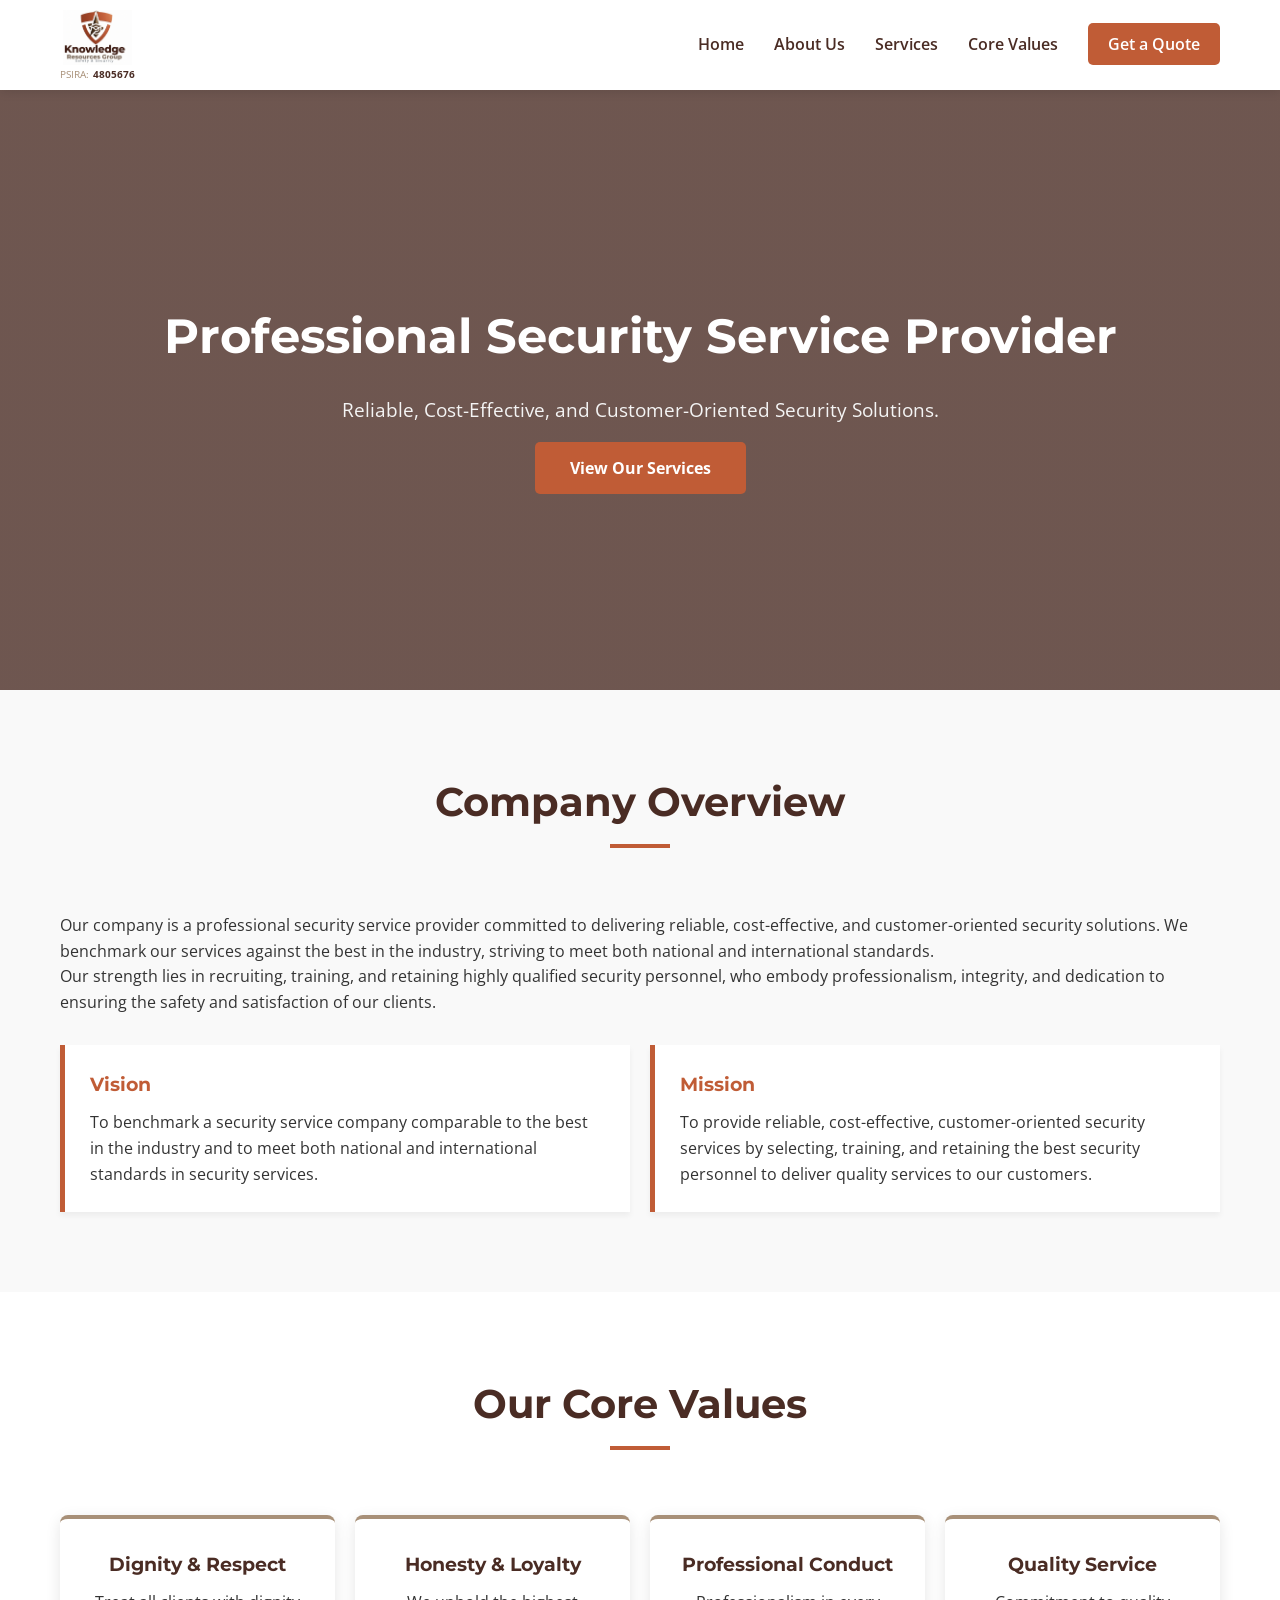
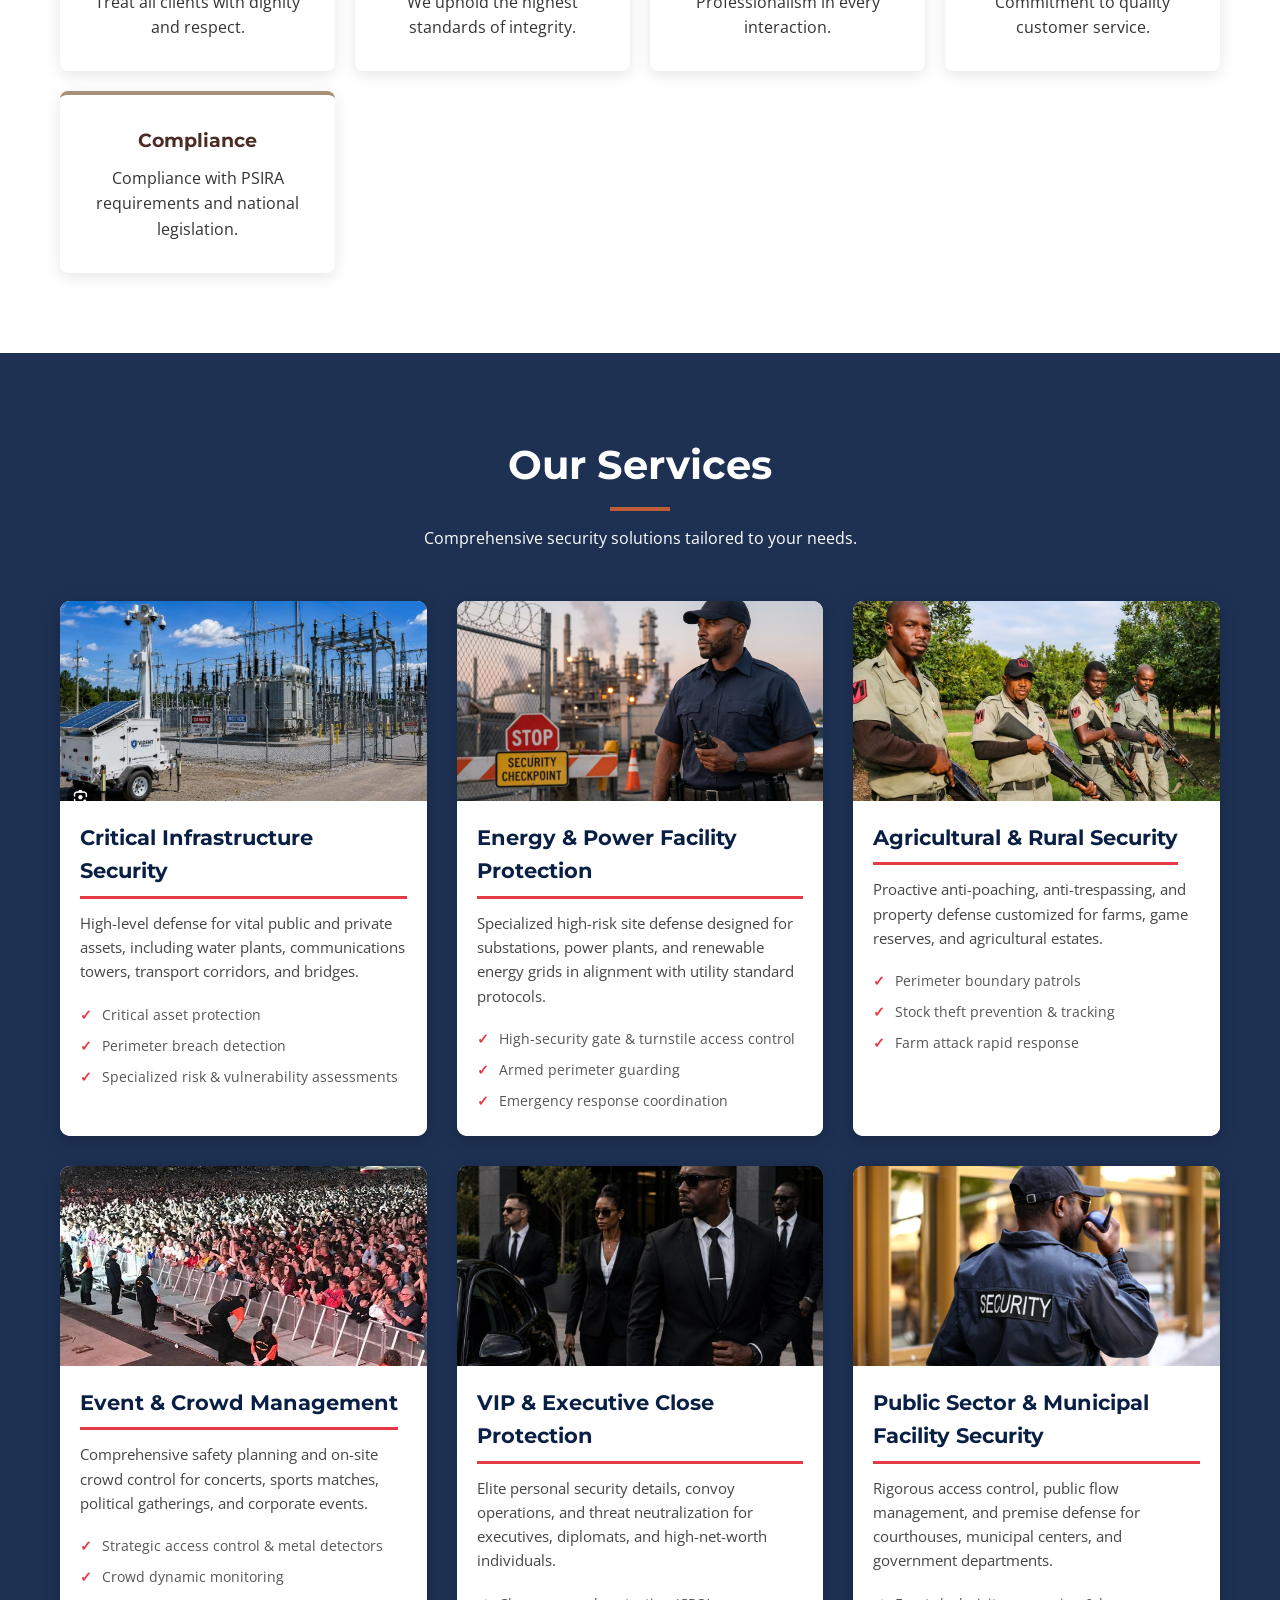
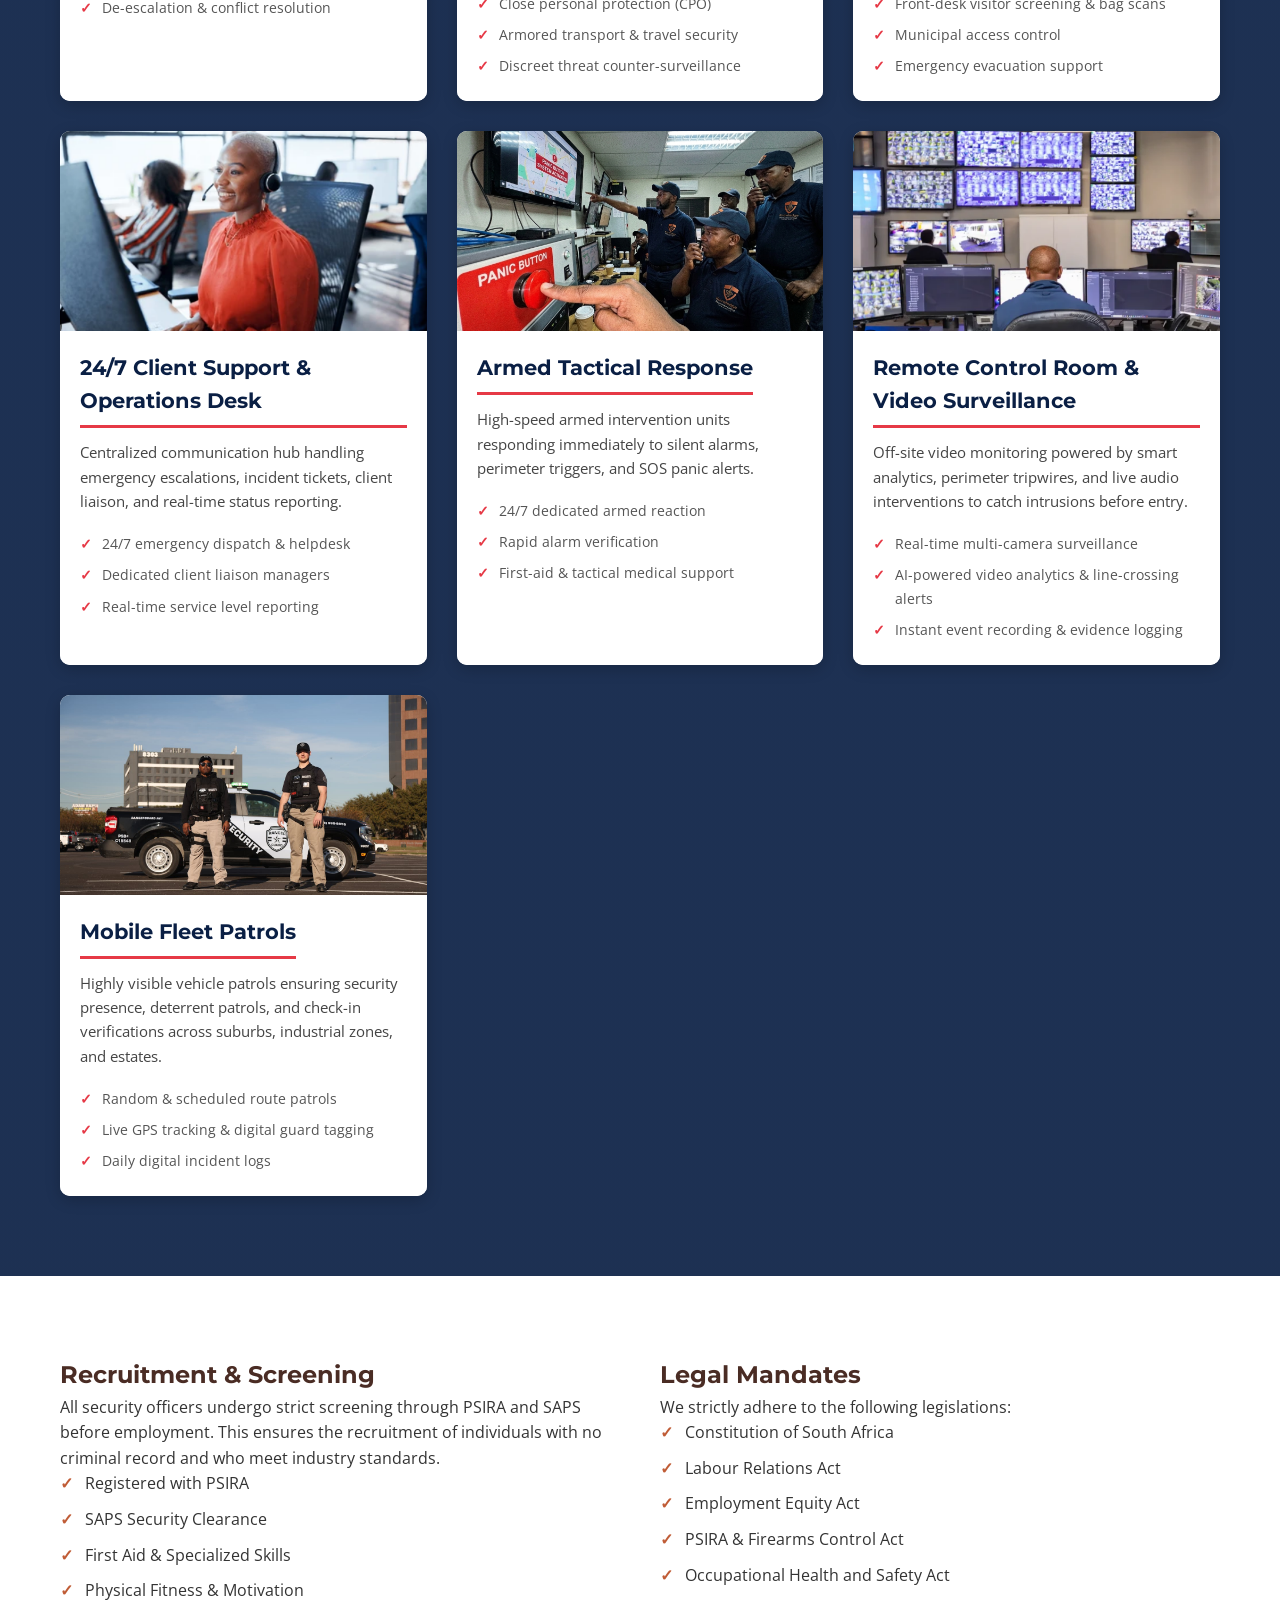
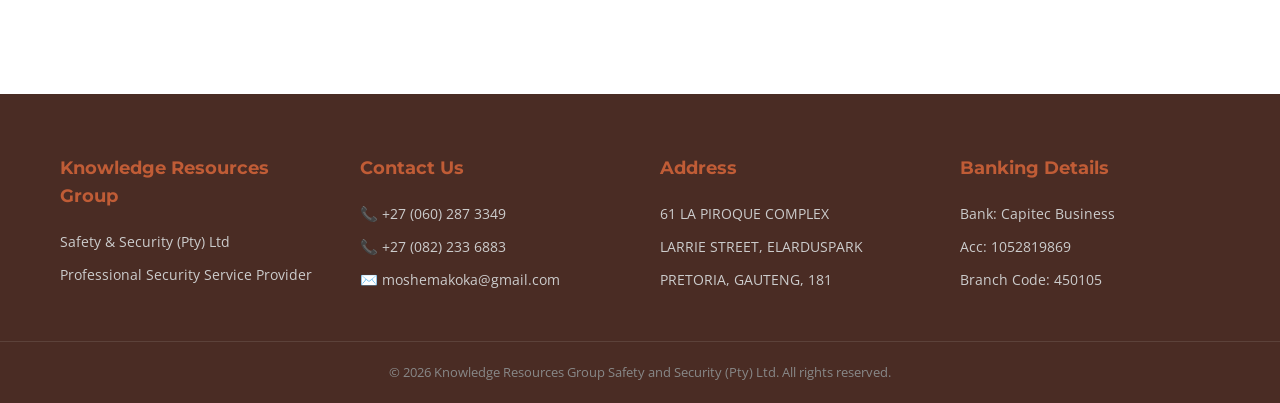
==== index.html @ 435cfe9d "first commit 26" ====
<!DOCTYPE html>
<html lang="en">
<head>
    <meta charset="UTF-8">
    <meta name="viewport" content="width=device-width, initial-scale=1.0">
    <title>Knowledge Resources Group | Safety & Security</title>
    <link rel="stylesheet" href="css/style.css">
    <!-- Google Fonts for a professional look -->
    <link href="https://fonts.googleapis.com/css2?family=Montserrat:wght@400;700&family=Open+Sans:wght@400;600&display=swap" rel="stylesheet">
    <style>
        /* Ensure service card content is visible */
        .service-card {
            background: #ffffff;
            border-radius: 10px;
            overflow: hidden;
            box-shadow: 0 4px 15px rgba(0,0,0,0.2);
            transition: transform 0.3s ease;
            display: flex;
            flex-direction: column;
        }
        .service-card:hover {
            transform: translateY(-5px);
        }
        .service-img {
            width: 100%;
            height: 200px;
            overflow: hidden;
            background: #1a1a2e;
        }
        .service-img img {
            width: 100%;
            height: 100%;
            object-fit: cover;
            display: block;
            transition: transform 0.3s ease;
        }
        .service-card:hover .service-img img {
            transform: scale(1.05);
        }
        .service-details {
            padding: 20px;
            background: #ffffff;
            color: #333333;
            flex: 1;
        }
        .service-details h3 {
            font-family: 'Montserrat', sans-serif;
            font-size: 1.3rem;
            font-weight: 700;
            color: #0a1f44;
            margin: 0 0 12px 0;
            padding-bottom: 8px;
            border-bottom: 3px solid #e63946;
            display: inline-block;
        }
        .service-details p {
            font-family: 'Open Sans', sans-serif;
            font-size: 0.95rem;
            color: #444444;
            line-height: 1.6;
            margin: 0 0 15px 0;
        }
        .service-details ul {
            list-style: none;
            padding: 0;
            margin: 0;
        }
        .service-details ul li {
            font-family: 'Open Sans', sans-serif;
            font-size: 0.9rem;
            color: #555555;
            padding: 4px 0 4px 22px;
            position: relative;
        }
        .service-details ul li::before {
            content: "✓";
            position: absolute;
            left: 0;
            color: #e63946;
            font-weight: bold;
        }
        /* Services grid layout */
        .services-grid {
            display: grid;
            grid-template-columns: repeat(auto-fill, minmax(320px, 1fr));
            gap: 30px;
            margin-top: 30px;
        }
        /* Section header text visible */
        .section-header.text-white h2,
        .section-header.text-white p {
            color: #ffffff;
        }
        /* Background for services section */
        .services-bg {
            background: linear-gradient(rgba(10, 31, 68, 0.92), rgba(10, 31, 68, 0.92)),
                        url('https://images.unsplash.com/photo-1557597774-9d273605dfa9?w=1600&h=900&fit=crop') center/cover no-repeat;
        }
        /* Mobile adjustments */
        @media (max-width: 768px) {
            .services-grid {
                grid-template-columns: 1fr;
                gap: 20px;
            }
            .service-img {
                height: 180px;
            }
            .service-details h3 {
                font-size: 1.15rem;
            }
        }
    </style>
</head>
<body>

    <!-- Navigation -->
    <nav class="navbar">
        <div class="container nav-container">
            
            <!-- Logo Section: Image on top, PSIRA below -->
            <div class="logo">
                <!-- Logo Image -->
                <img src="images/darknowlege.jpg" alt="Knowledge Resources Group Logo" class="logo-img">
                
                <!-- PSIRA Registration Number (Horizontal) -->
                <div class="psira-reg">
                    <span class="psira-label">PSIRA:</span> 4805676
                </div>
            </div>

            <ul class="nav-links">
                <li><a href="#home">Home</a></li>
                <li><a href="#about">About Us</a></li>
                <li><a href="#services">Services</a></li>
                <li><a href="#values">Core Values</a></li>
                <li><a href="#quote" class="btn-quote">Get a Quote</a></li>
            </ul>
            <div class="hamburger">
                <span></span>
                <span></span>
                <span></span>
            </div>
        </div>
    </nav>

    <!-- Hero Section -->
    <header id="home" class="hero">
        <div class="container hero-content">
            <h2>Professional Security Service Provider</h2>
            <p>Reliable, Cost-Effective, and Customer-Oriented Security Solutions.</p>
            <a href="#services" class="btn-primary">View Our Services</a>
        </div>
    </header>

    <!-- About Section -->
    <section id="about" class="section bg-light">
        <div class="container">
            <div class="section-header">
                <h2>Company Overview</h2>
            </div>
            <div class="about-grid">
                <div class="about-text">
                    <p>Our company is a professional security service provider committed to delivering reliable, cost-effective, and customer-oriented security solutions. We benchmark our services against the best in the industry, striving to meet both national and international standards.</p>
                    <p>Our strength lies in recruiting, training, and retaining highly qualified security personnel, who embody professionalism, integrity, and dedication to ensuring the safety and satisfaction of our clients.</p>
                    
                    <div class="mission-vision">
                        <div class="mv-card">
                            <h3>Vision</h3>
                            <p>To benchmark a security service company comparable to the best in the industry and to meet both national and international standards in security services.</p>
                        </div>
                        <div class="mv-card">
                            <h3>Mission</h3>
                            <p>To provide reliable, cost-effective, customer-oriented security services by selecting, training, and retaining the best security personnel to deliver quality services to our customers.</p>
                        </div>
                    </div>
                </div>
            </div>
        </div>
    </section>

    <!-- Core Values -->
    <section id="values" class="section">
        <div class="container">
            <div class="section-header">
                <h2>Our Core Values</h2>
            </div>
            <div class="values-grid">
                <div class="value-card">
                    <h3>Dignity & Respect</h3>
                    <p>Treat all clients with dignity and respect.</p>
                </div>
                <div class="value-card">
                    <h3>Honesty & Loyalty</h3>
                    <p>We uphold the highest standards of integrity.</p>
                </div>
                <div class="value-card">
                    <h3>Professional Conduct</h3>
                    <p>Professionalism in every interaction.</p>
                </div>
                <div class="value-card">
                    <h3>Quality Service</h3>
                    <p>Commitment to quality customer service.</p>
                </div>
                <div class="value-card">
                    <h3>Compliance</h3>
                    <p>Compliance with PSIRA requirements and national legislation.</p>
                </div>
            </div>
        </div>
    </section>

    <!-- Services Section -->
    <section id="services" class="section services-bg">
        <div class="container">
            <div class="section-header text-white">
                <h2>Our Services</h2>
                <p>Comprehensive security solutions tailored to your needs.</p>
            </div>
            <div class="services-grid">

                <!-- 1. Critical Infrastructure Security -->
                <div class="service-card">
                    <div class="service-img">
                        <img src="images/criticalinfra.PNG" alt="Critical Infrastructure Security">
                    </div>
                    <div class="service-details">
                        <h3>Critical Infrastructure Security</h3>
                        <p>High-level defense for vital public and private assets, including water plants, communications towers, transport corridors, and bridges.</p>
                        <ul>
                            <li>Critical asset protection</li>
                            <li>Perimeter breach detection</li>
                            <li>Specialized risk & vulnerability assessments</li>
                        </ul>
                    </div>
                </div>

                <!-- 2. Energy & Power Facility Protection -->
                <div class="service-card">
                    <div class="service-img">
                        <img src="images/securityg.jpg" alt="Energy & Power Facility Protection">
                    </div>
                    <div class="service-details">
                        <h3>Energy & Power Facility Protection</h3>
                        <p>Specialized high-risk site defense designed for substations, power plants, and renewable energy grids in alignment with utility standard protocols.</p>
                        <ul>
                            <li>High-security gate & turnstile access control</li>
                            <li>Armed perimeter guarding</li>
                            <li>Emergency response coordination</li>
                        </ul>
                    </div>
                </div>

                <!-- 3. Agricultural & Rural Security -->
                <div class="service-card">
                    <div class="service-img">
                        <img src="images/farmsec.PNG" alt="Agricultural & Rural Security">
                    </div>
                    <div class="service-details">
                        <h3>Agricultural & Rural Security</h3>
                        <p>Proactive anti-poaching, anti-trespassing, and property defense customized for farms, game reserves, and agricultural estates.</p>
                        <ul>
                            <li>Perimeter boundary patrols</li>
                            <li>Stock theft prevention & tracking</li>
                            <li>Farm attack rapid response</li>
                        </ul>
                    </div>
                </div>

                <!-- 4. Event & Crowd Management -->
                <div class="service-card">
                    <div class="service-img">
                        <img src="images/crowdm.jpg" alt="Event & Crowd Management">
                    </div>
                    <div class="service-details">
                        <h3>Event & Crowd Management</h3>
                        <p>Comprehensive safety planning and on-site crowd control for concerts, sports matches, political gatherings, and corporate events.</p>
                        <ul>
                            <li>Strategic access control & metal detectors</li>
                            <li>Crowd dynamic monitoring</li>
                            <li>De-escalation & conflict resolution</li>
                        </ul>
                    </div>
                </div>

                <!-- 5. VIP & Executive Close Protection -->
                <div class="service-card">
                    <div class="service-img">
                        <img src="images/vippro.jpg" alt="VIP & Executive Close Protection" style="object-position: center 25%;">
                    </div>
                    <div class="service-details">
                        <h3>VIP & Executive Close Protection</h3>
                        <p>Elite personal security details, convoy operations, and threat neutralization for executives, diplomats, and high-net-worth individuals.</p>
                        <ul>
                            <li>Close personal protection (CPO)</li>
                            <li>Armored transport & travel security</li>
                            <li>Discreet threat counter-surveillance</li>
                        </ul>
                    </div>
                </div>

                <!-- 6. Public Sector & Municipal Facility Security -->
                <div class="service-card">
                    <div class="service-img">
                        <img src="images/Amadube.png" alt="Public Sector & Municipal Facility Security">
                    </div>
                    <div class="service-details">
                        <h3>Public Sector & Municipal Facility Security</h3>
                        <p>Rigorous access control, public flow management, and premise defense for courthouses, municipal centers, and government departments.</p>
                        <ul>
                            <li>Front-desk visitor screening & bag scans</li>
                            <li>Municipal access control</li>
                            <li>Emergency evacuation support</li>
                        </ul>
                    </div>
                </div>

                <!-- 7. 24/7 Client Support & Operations Desk -->
                <div class="service-card">
                    <div class="service-img">
                        <img src="images/customer.PNG" alt="24/7 Client Support & Operations Desk">
                    </div>
                    <div class="service-details">
                        <h3>24/7 Client Support & Operations Desk</h3>
                        <p>Centralized communication hub handling emergency escalations, incident tickets, client liaison, and real-time status reporting.</p>
                        <ul>
                            <li>24/7 emergency dispatch & helpdesk</li>
                            <li>Dedicated client liaison managers</li>
                            <li>Real-time service level reporting</li>
                        </ul>
                    </div>
                </div>

                <!-- 8. Armed Tactical Response -->
                <div class="service-card">
                    <div class="service-img">
                        <img src="images/rapid.jpg" alt="Armed Tactical Response">
                    </div>
                    <div class="service-details">
                        <h3>Armed Tactical Response</h3>
                        <p>High-speed armed intervention units responding immediately to silent alarms, perimeter triggers, and SOS panic alerts.</p>
                        <ul>
                            <li>24/7 dedicated armed reaction</li>
                            <li>Rapid alarm verification</li>
                            <li>First-aid & tactical medical support</li>
                        </ul>
                    </div>
                </div>

                <!-- 9. Remote Control Room & Video Surveillance -->
                <div class="service-card">
                    <div class="service-img">
                        <img src="images/cctv.PNG" alt="Remote Control Room & Video Surveillance">
                    </div>
                    <div class="service-details">
                        <h3>Remote Control Room & Video Surveillance</h3>
                        <p>Off-site video monitoring powered by smart analytics, perimeter tripwires, and live audio interventions to catch intrusions before entry.</p>
                        <ul>
                            <li>Real-time multi-camera surveillance</li>
                            <li>AI-powered video analytics & line-crossing alerts</li>
                            <li>Instant event recording & evidence logging</li>
                        </ul>
                    </div>
                </div>

                <!-- 10. Mobile Fleet Patrols -->
                <div class="service-card">
                    <div class="service-img">
                        <img src="images/mobile-patrol.jpg" alt="Mobile Fleet Patrols">
                    </div>
                    <div class="service-details">
                        <h3>Mobile Fleet Patrols</h3>
                        <p>Highly visible vehicle patrols ensuring security presence, deterrent patrols, and check-in verifications across suburbs, industrial zones, and estates.</p>
                        <ul>
                            <li>Random & scheduled route patrols</li>
                            <li>Live GPS tracking & digital guard tagging</li>
                            <li>Daily digital incident logs</li>
                        </ul>
                    </div>
                </div>

            </div>
        </div>
    </section>

    <!-- Recruitment & Compliance -->
    <section class="section">
        <div class="container two-col">
            <div class="col">
                <h2>Recruitment & Screening</h2>
                <p>All security officers undergo strict screening through PSIRA and SAPS before employment. This ensures the recruitment of individuals with no criminal record and who meet industry standards.</p>
                <ul class="check-list">
                    <li>Registered with PSIRA</li>
                    <li>SAPS Security Clearance</li>
                    <li>First Aid & Specialized Skills</li>
                    <li>Physical Fitness & Motivation</li>
                </ul>
            </div>
            <div class="col">
                <h2>Legal Mandates</h2>
                <p>We strictly adhere to the following legislations:</p>
                <ul class="check-list">
                    <li>Constitution of South Africa</li>
                    <li>Labour Relations Act</li>
                    <li>Employment Equity Act</li>
                    <li>PSIRA & Firearms Control Act</li>
                    <li>Occupational Health and Safety Act</li>
                </ul>
            </div>
        </div>
    </section>

    <!-- Footer / Contact -->
    <footer>
        <div class="container footer-grid">
            <div class="footer-col">
                <h3>Knowledge Resources Group</h3>
                <p>Safety & Security (Pty) Ltd</p>
                <p>Professional Security Service Provider</p>
            </div>
            <div class="footer-col">
                <h3>Contact Us</h3>
                <p>📞 +27 (060) 287 3349</p>
                <p>📞 +27 (082) 233 6883</p>
                <p>✉️ moshemakoka@gmail.com</p>
            </div>
            <div class="footer-col">
                <h3>Address</h3>
                <p>61 LA PIROQUE COMPLEX</p>
                <p>LARRIE STREET, ELARDUSPARK</p>
                <p>PRETORIA, GAUTENG, 181</p>
            </div>
            <div class="footer-col">
                <h3>Banking Details</h3>
                <p>Bank: Capitec Business</p>
                <p>Acc: 1052819869</p>
                <p>Branch Code: 450105</p>
            </div>
        </div>
        <div class="footer-bottom">
            <p>&copy; 2026 Knowledge Resources Group Safety and Security (Pty) Ltd. All rights reserved.</p>
        </div>
    </footer>

    <script src="js/script.js"></script>
</body>
</html>
---- css/style.css ----
/* --- Variables --- */
:root {
    --primary-color: #C05C36; /* Logo Orange/Rust */
    --secondary-color: #4A2C24; /* Logo Dark Brown */
    --accent-color: #A89078; /* Logo Muted Gold */
    --text-dark: #333;
    --text-light: #f4f4f4;
    --white: #ffffff;
    --bg-light: #f9f9f9;
}

/* --- Global Reset --- */
* {
    margin: 0;
    padding: 0;
    box-sizing: border-box;
}

body {
    font-family: 'Open Sans', sans-serif;
    line-height: 1.6;
    color: var(--text-dark);
    background-color: var(--white);
}

h1, h2, h3, h4 {
    font-family: 'Montserrat', sans-serif;
    color: var(--secondary-color);
}

a {
    text-decoration: none;
    color: inherit;
}

ul {
    list-style: none;
}

.container {
    max-width: 1200px;
    margin: 0 auto;
    padding: 0 20px;
}

.section {
    padding: 80px 0;
}

.bg-light {
    background-color: var(--bg-light);
}

.bg-dark {
    background-color: var(--secondary-color);
    color: var(--white);
}

.text-white h2, .text-white p {
    color: var(--white);
}

.text-right {
    text-align: right;
}

/* --- Navbar --- */
.navbar {
    background-color: var(--white);
    box-shadow: 0 2px 10px rgba(0,0,0,0.1);
    position: sticky;
    top: 0;
    z-index: 1000;
}

.nav-container {
    display: flex;
    justify-content: space-between;
    align-items: center;
    height: 90px;
}

/* --- Logo Layout (Image on top, PSIRA below) --- */
.logo {
    display: flex;
    flex-direction: column; /* Stacks items vertically */
    align-items: center;    /* Centers them horizontally */
    justify-content: center;
}

.logo-img {
    height: 55px;          /* Adjust this height if the logo is too big/small */
    width: auto;
    object-fit: contain;
}

/* --- PSIRA Horizontal Line Under Logo --- */
.psira-reg {
    display: flex;          /* Keeps "PSIRA:" and the number side-by-side */
    align-items: center;
    gap: 4px;               /* Space between the word PSIRA and the number */
    font-size: 0.65rem;
    color: var(--secondary-color);
    margin-top: 4px;        /* Adds a little space between the image and the text */
    font-weight: 700;
    white-space: nowrap;    /* Prevents it from wrapping to a new line */
    line-height: 1;
}

.psira-label {
    font-weight: 400;
    color: var(--accent-color);
    text-transform: uppercase;
}

.nav-links {
    display: flex;
    gap: 30px;
}

.nav-links a {
    font-weight: 600;
    color: var(--secondary-color);
    transition: color 0.3s;
}

.nav-links a:hover {
    color: var(--primary-color);
}

.btn-quote {
    background-color: var(--primary-color);
    color: var(--white) !important;
    padding: 10px 20px;
    border-radius: 5px;
}

.btn-quote:hover {
    background-color: var(--secondary-color);
}

.hamburger {
    display: none;
    cursor: pointer;
}

.hamburger span {
    display: block;
    width: 25px;
    height: 3px;
    background-color: var(--secondary-color);
    margin: 5px;
}

/* --- Hero --- */
.hero {
    background: linear-gradient(rgba(74, 44, 36, 0.8), rgba(74, 44, 36, 0.8)), url('https://images.unsplash.com/photo-1557597774-9d273605dfa9?auto=format&fit=crop&w=1600&q=80');
    background-size: cover;
    background-position: center;
    height: 600px;
    display: flex;
    align-items: center;
    justify-content: center;
    text-align: center;
    color: var(--white);
}

.hero-content h2 {
    font-size: 3rem;
    color: var(--white);
    margin-bottom: 20px;
}

.hero-content p {
    font-size: 1.2rem;
    margin-bottom: 30px;
    color: var(--text-light);
}

.btn-primary {
    background-color: var(--primary-color);
    color: var(--white);
    padding: 15px 35px;
    border-radius: 5px;
    font-weight: 700;
    transition: background 0.3s;
}

.btn-primary:hover {
    background-color: var(--accent-color);
}

/* --- Sections --- */
.section-header {
    text-align: center;
    margin-bottom: 50px;
}

.section-header h2 {
    font-size: 2.5rem;
    margin-bottom: 15px;
    position: relative;
    display: inline-block;
}

.section-header h2::after {
    content: '';
    display: block;
    width: 60px;
    height: 4px;
    background-color: var(--primary-color);
    margin: 10px auto 0;
}

/* --- About & Mission/Vision --- */
.about-grid {
    display: grid;
    grid-template-columns: 1fr;
    gap: 30px;
}

.mission-vision {
    display: grid;
    grid-template-columns: 1fr 1fr;
    gap: 20px;
    margin-top: 30px;
}

.mv-card {
    background: var(--white);
    padding: 25px;
    border-left: 5px solid var(--primary-color);
    box-shadow: 0 4px 6px rgba(0,0,0,0.05);
}

.mv-card h3 {
    margin-bottom: 10px;
    color: var(--primary-color);
}

/* --- Values --- */
.values-grid {
    display: grid;
    grid-template-columns: repeat(auto-fit, minmax(250px, 1fr));
    gap: 20px;
}

.value-card {
    background: var(--white);
    padding: 30px;
    text-align: center;
    border-radius: 8px;
    box-shadow: 0 4px 15px rgba(0,0,0,0.1);
    border-top: 4px solid var(--accent-color);
    transition: transform 0.3s;
}

.value-card:hover {
    transform: translateY(-5px);
}

.value-card h3 {
    margin-bottom: 10px;
    font-size: 1.2rem;
}

/* --- Services --- */
.services-grid {
    display: grid;
    grid-template-columns: repeat(auto-fit, minmax(280px, 1fr));
    gap: 15px;
}

.service-item {
    background: rgba(255,255,255,0.1);
    padding: 15px;
    border: 1px solid rgba(255,255,255,0.2);
    border-radius: 5px;
    text-align: center;
    font-weight: 600;
}

.service-item:hover {
    background: var(--primary-color);
    cursor: default;
}

/* --- Two Column Layout --- */
.two-col {
    display: grid;
    grid-template-columns: 1fr 1fr;
    gap: 40px;
}

.check-list li {
    margin-bottom: 10px;
    padding-left: 25px;
    position: relative;
}

.check-list li::before {
    content: '✓';
    color: var(--primary-color);
    font-weight: bold;
    position: absolute;
    left: 0;
}

/* --- Invoice Table --- */
.invoice-container {
    background: var(--white);
    padding: 30px;
    border-radius: 8px;
    box-shadow: 0 4px 15px rgba(0,0,0,0.1);
    overflow-x: auto;
}

.invoice-header {
    margin-bottom: 20px;
    border-bottom: 2px solid var(--bg-light);
    padding-bottom: 15px;
}

.invoice-table {
    width: 100%;
    border-collapse: collapse;
    font-size: 0.9rem;
}

.invoice-table th, .invoice-table td {
    padding: 12px;
    text-align: left;
    border-bottom: 1px solid #ddd;
}

.invoice-table th {
    background-color: var(--secondary-color);
    color: var(--white);
}

.invoice-table tfoot td {
    font-weight: bold;
    background-color: var(--bg-light);
    font-size: 1rem;
}

/* --- Footer --- */
footer {
    background-color: var(--secondary-color);
    color: var(--white);
    padding: 60px 0 20px;
}

.footer-grid {
    display: grid;
    grid-template-columns: repeat(auto-fit, minmax(200px, 1fr));
    gap: 40px;
    margin-bottom: 40px;
}

.footer-col h3 {
    color: var(--primary-color);
    margin-bottom: 20px;
    font-size: 1.1rem;
}

.footer-col p {
    margin-bottom: 10px;
    font-size: 0.9rem;
    color: #ccc;
}

.footer-bottom {
    text-align: center;
    border-top: 1px solid rgba(255,255,255,0.1);
    padding-top: 20px;
    font-size: 0.8rem;
    color: #888;
}

/* --- Mobile Responsive --- */
@media (max-width: 768px) {
    .nav-links {
        display: none; /* Add JS to toggle this */
        flex-direction: column;
        position: absolute;
        top: 90px;
        left: 0;
        width: 100%;
        background-color: var(--white);
        padding: 20px;
        box-shadow: 0 5px 10px rgba(0,0,0,0.1);
    }

    .nav-links.active {
        display: flex;
    }

    .hamburger {
        display: block;
    }

    .hero-content h2 {
        font-size: 2rem;
    }

    .two-col, .mission-vision {
        grid-template-columns: 1fr;
    }
}
/* --- CCTV Background for Services Section --- */
.services-bg {
    /* Replace this URL with your own CCTV image if you have one in your images folder */
    background: linear-gradient(rgba(74, 44, 36, 0.85), rgba(74, 44, 36, 0.85)), 
                url('https://images.unsplash.com/photo-1557597774-9d273605dfa9?auto=format&fit=crop&w=1600&q=80');
    background-size: cover;
    background-position: center;
    background-attachment: fixed; /* Keeps the image still while scrolling */
}

/* Ensure text remains readable */
.services-bg .service-item {
    background: rgba(255, 255, 255, 0.15); /* Slightly more visible boxes */
}
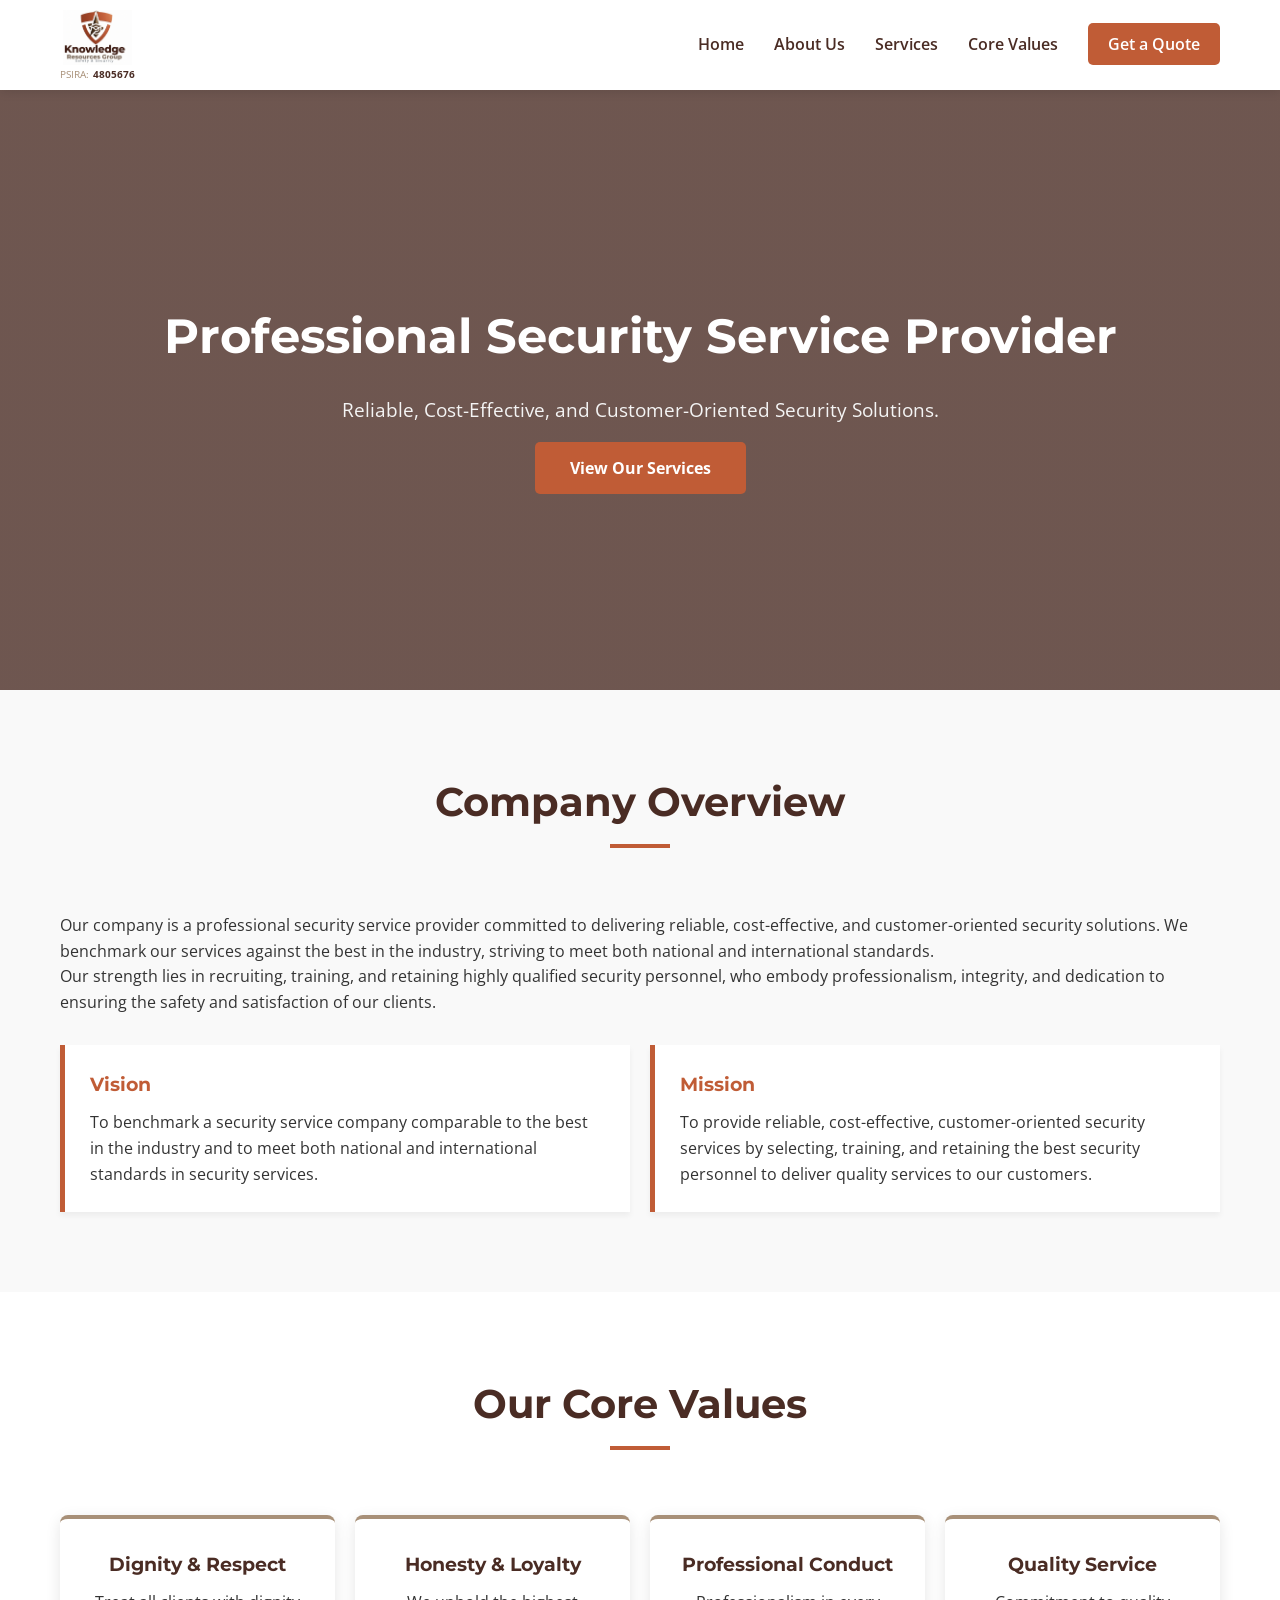
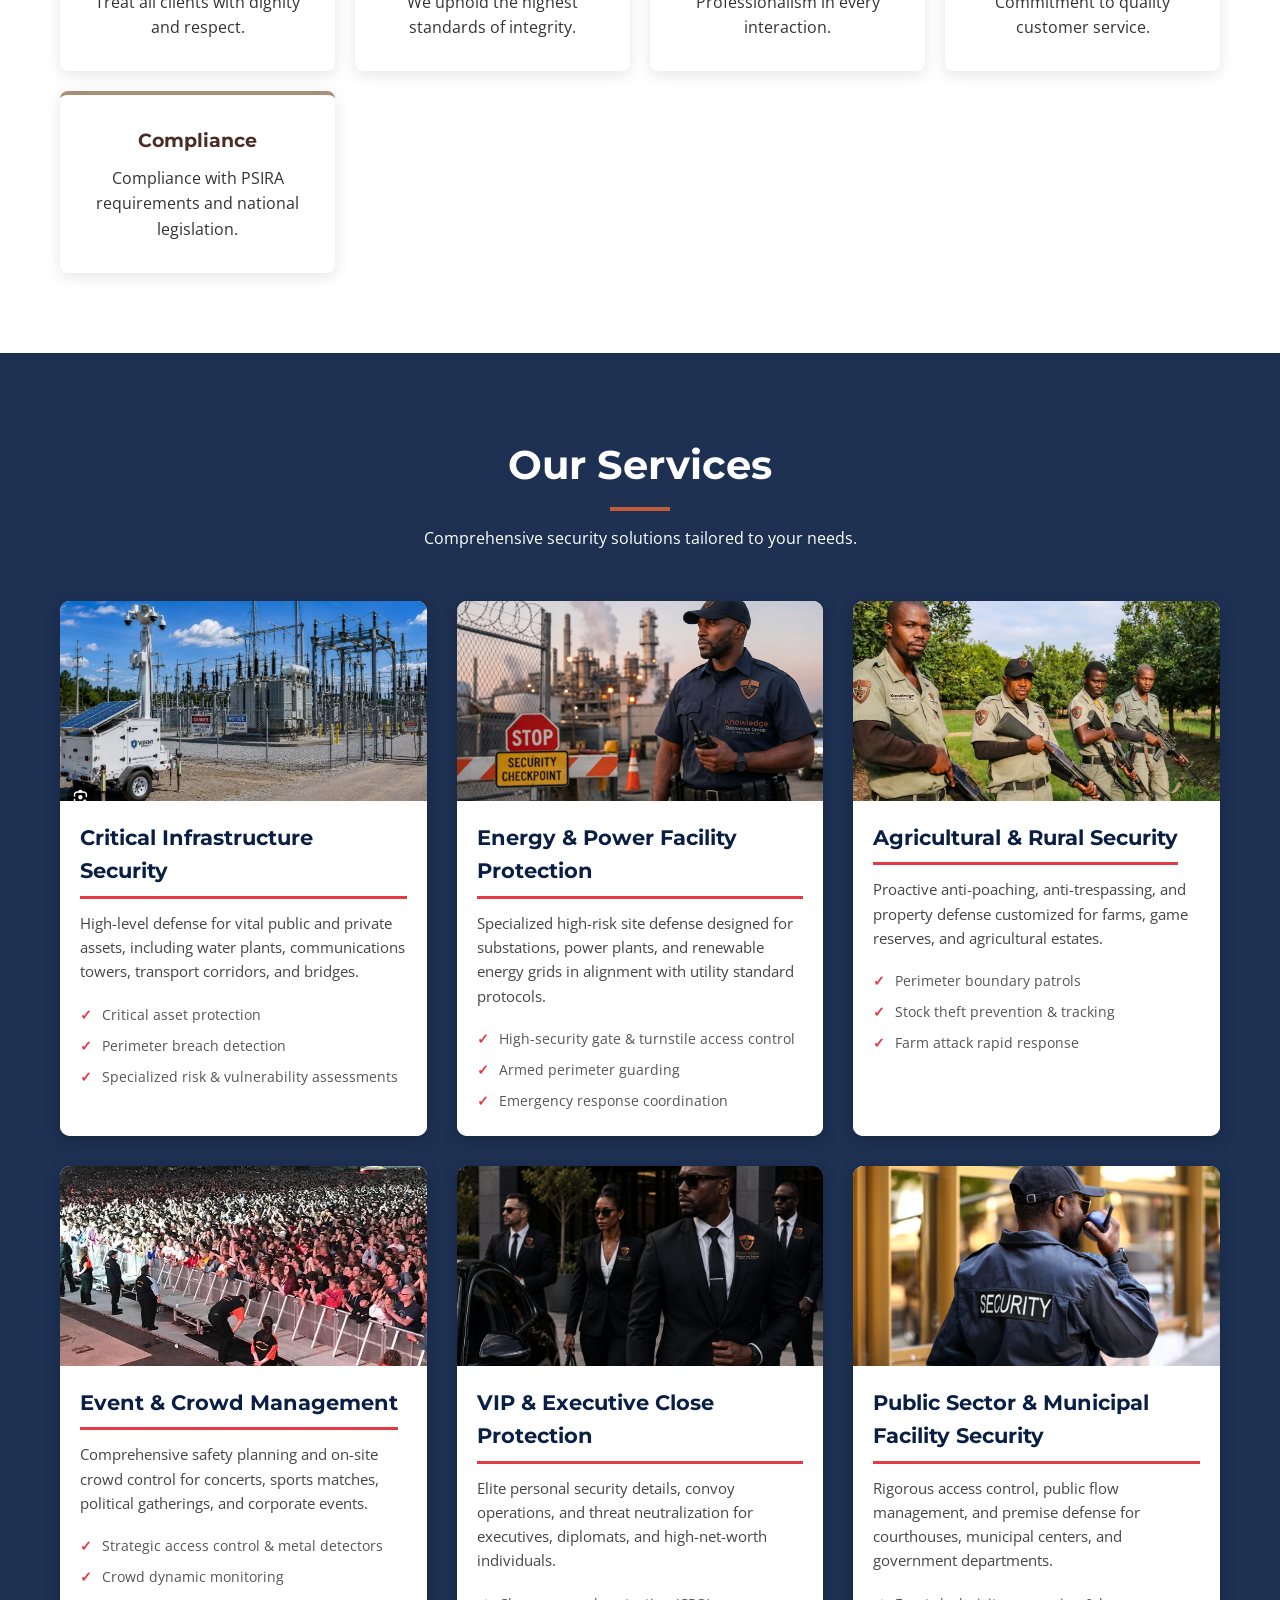
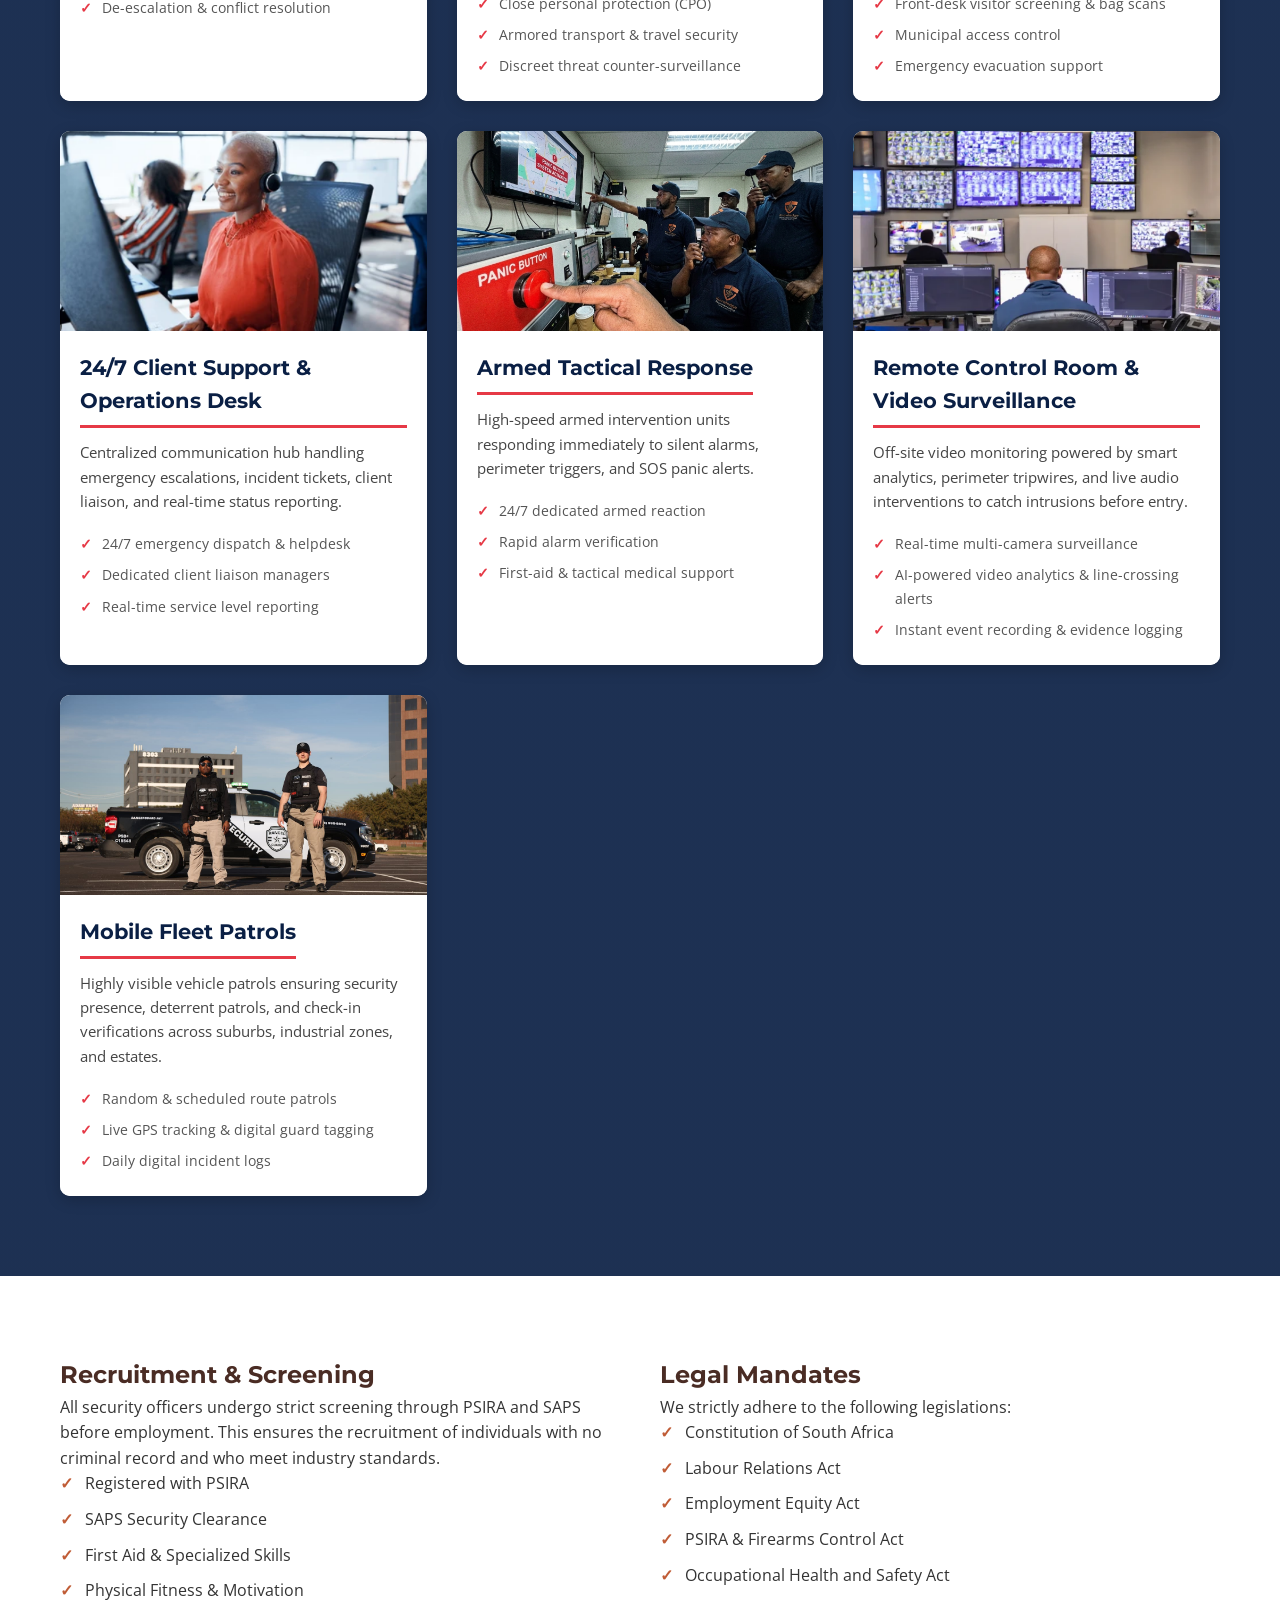
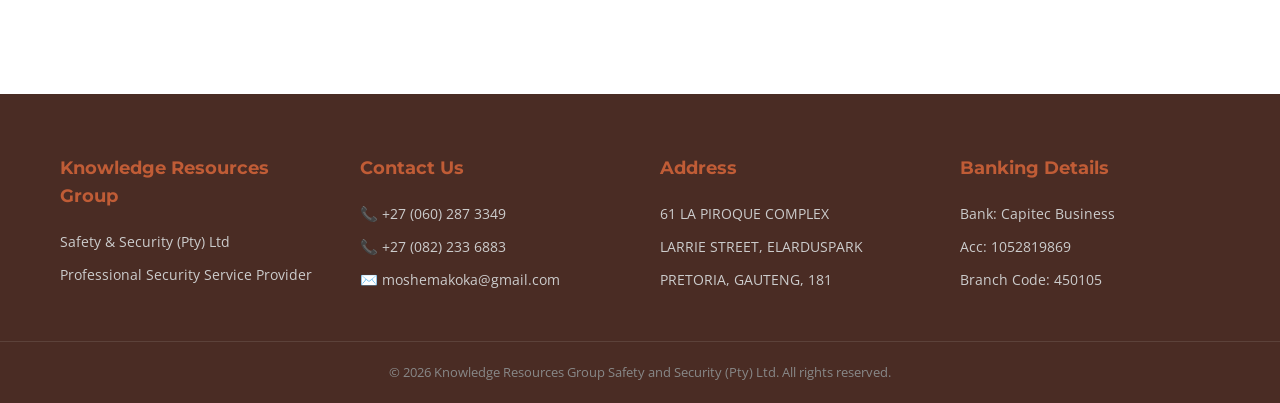
==== commit 9c656d5e: "first commit 27" ====
--- a/index.html
+++ b/index.html
@@ -253,7 +253,7 @@
                 <!-- 3. Agricultural & Rural Security -->
                 <div class="service-card">
                     <div class="service-img">
-                        <img src="images/farmsec.PNG" alt="Agricultural & Rural Security">
+                        <img src="images/farmsec.jpg" alt="Agricultural & Rural Security">
                     </div>
                     <div class="service-details">
                         <h3>Agricultural & Rural Security</h3>
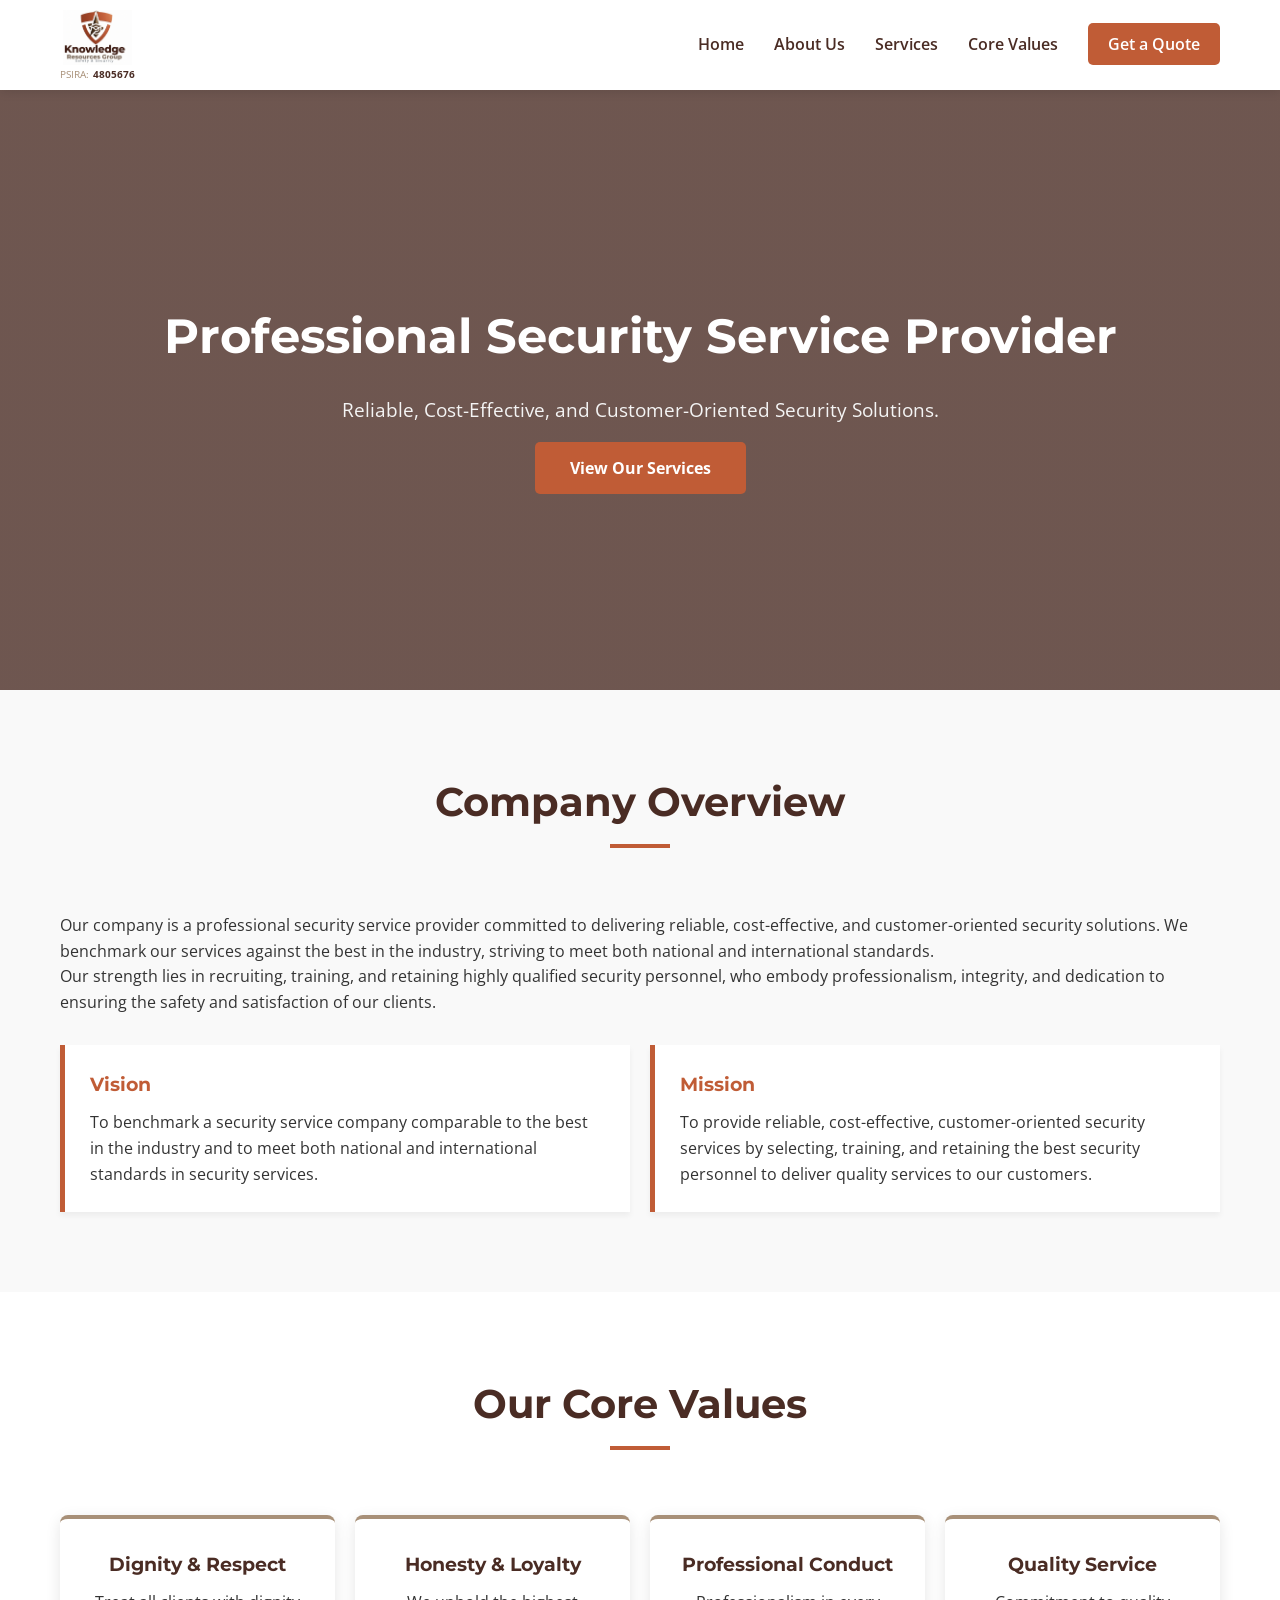
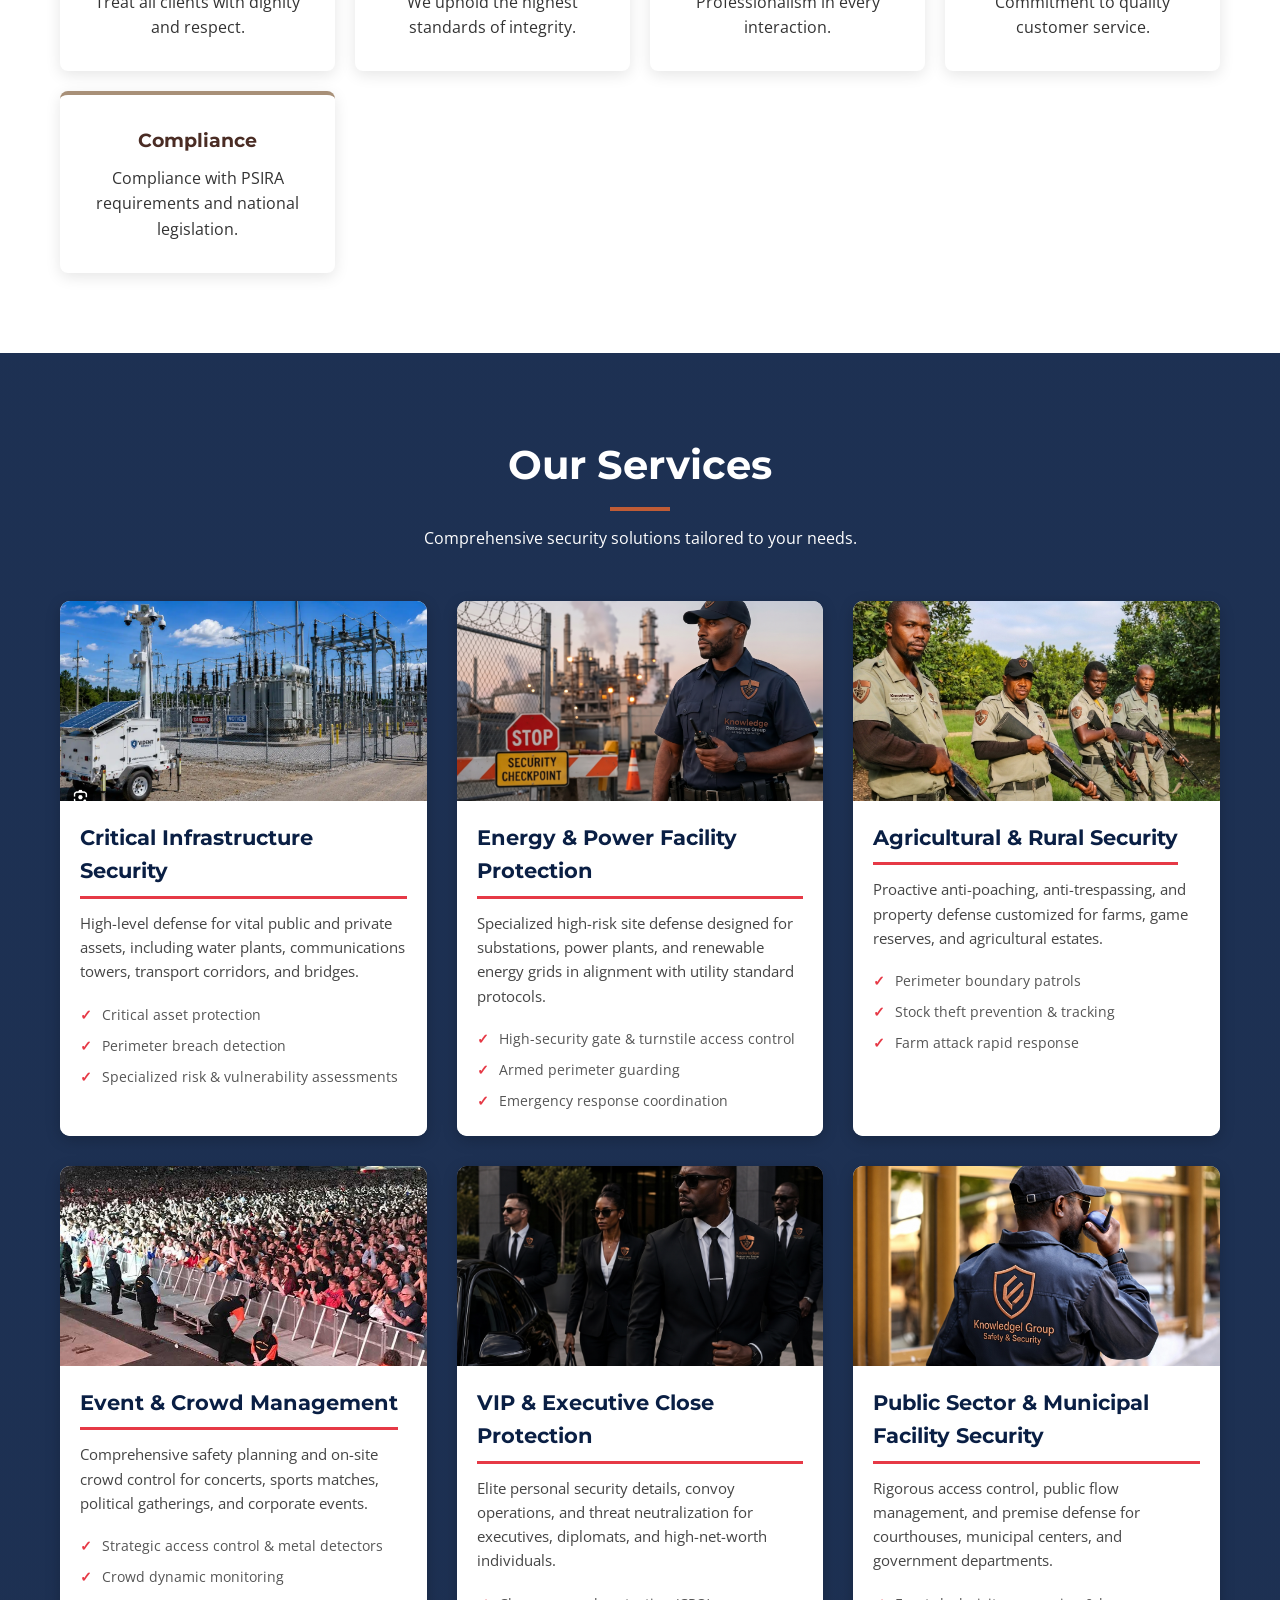
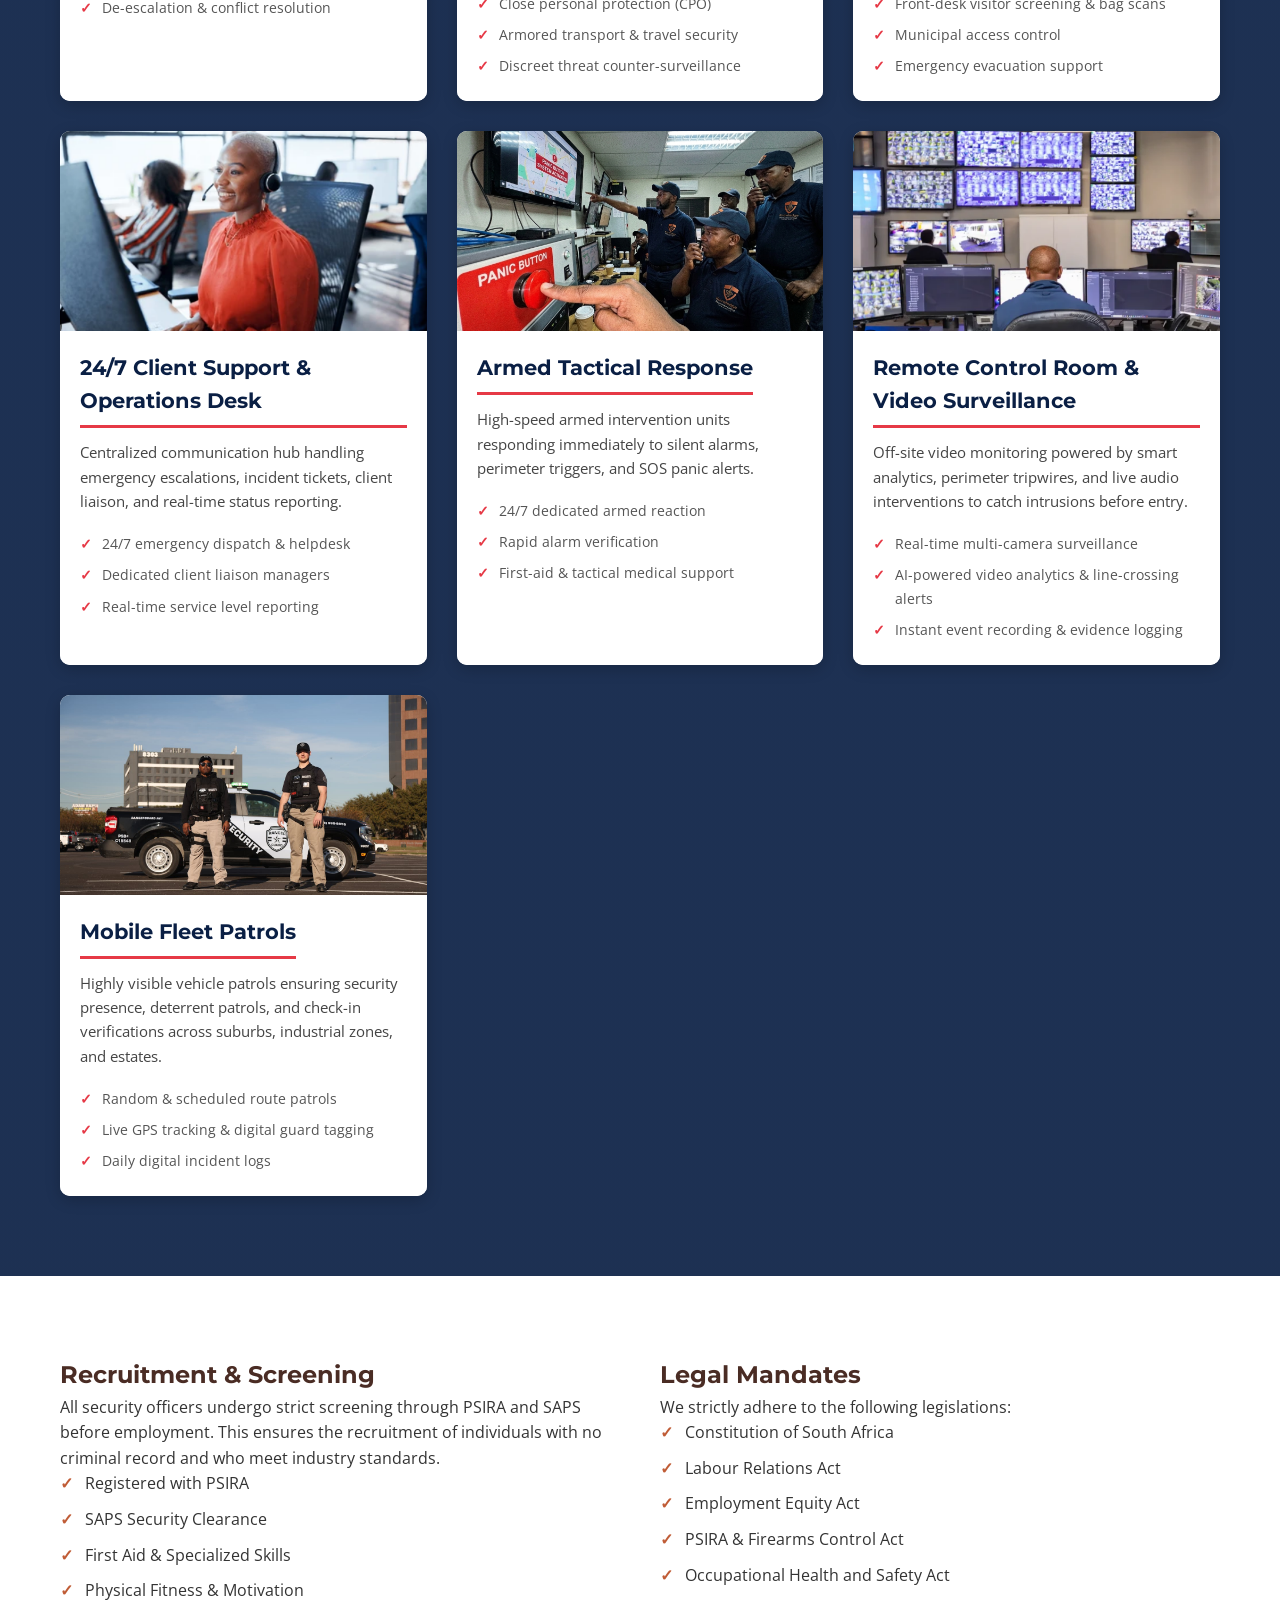
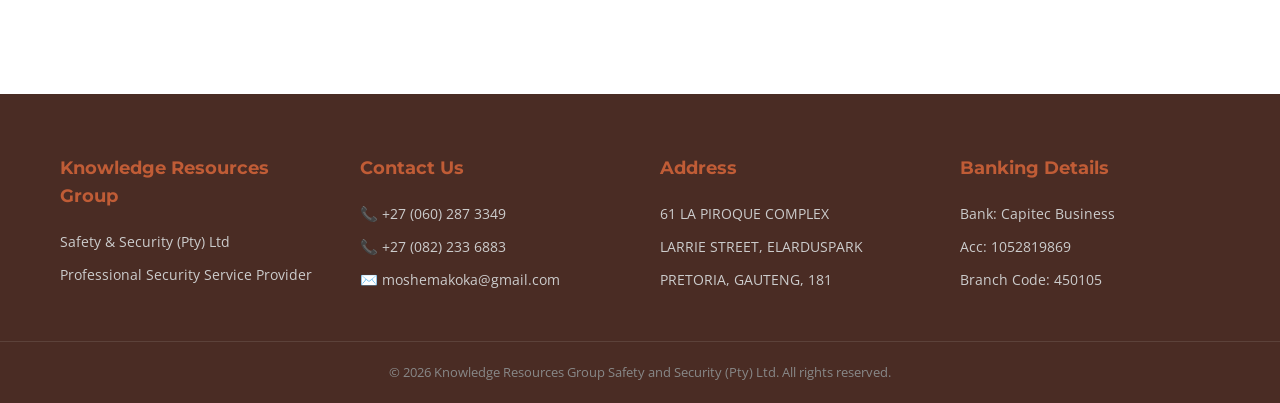
==== commit dba33be7: "first commit 20" ====
--- a/index.html
+++ b/index.html
@@ -301,7 +301,7 @@
                 <!-- 6. Public Sector & Municipal Facility Security -->
                 <div class="service-card">
                     <div class="service-img">
-                        <img src="images/Amadube.png" alt="Public Sector & Municipal Facility Security">
+                        <img src="images/ama.jpg" alt="Public Sector & Municipal Facility Security">
                     </div>
                     <div class="service-details">
                         <h3>Public Sector & Municipal Facility Security</h3>
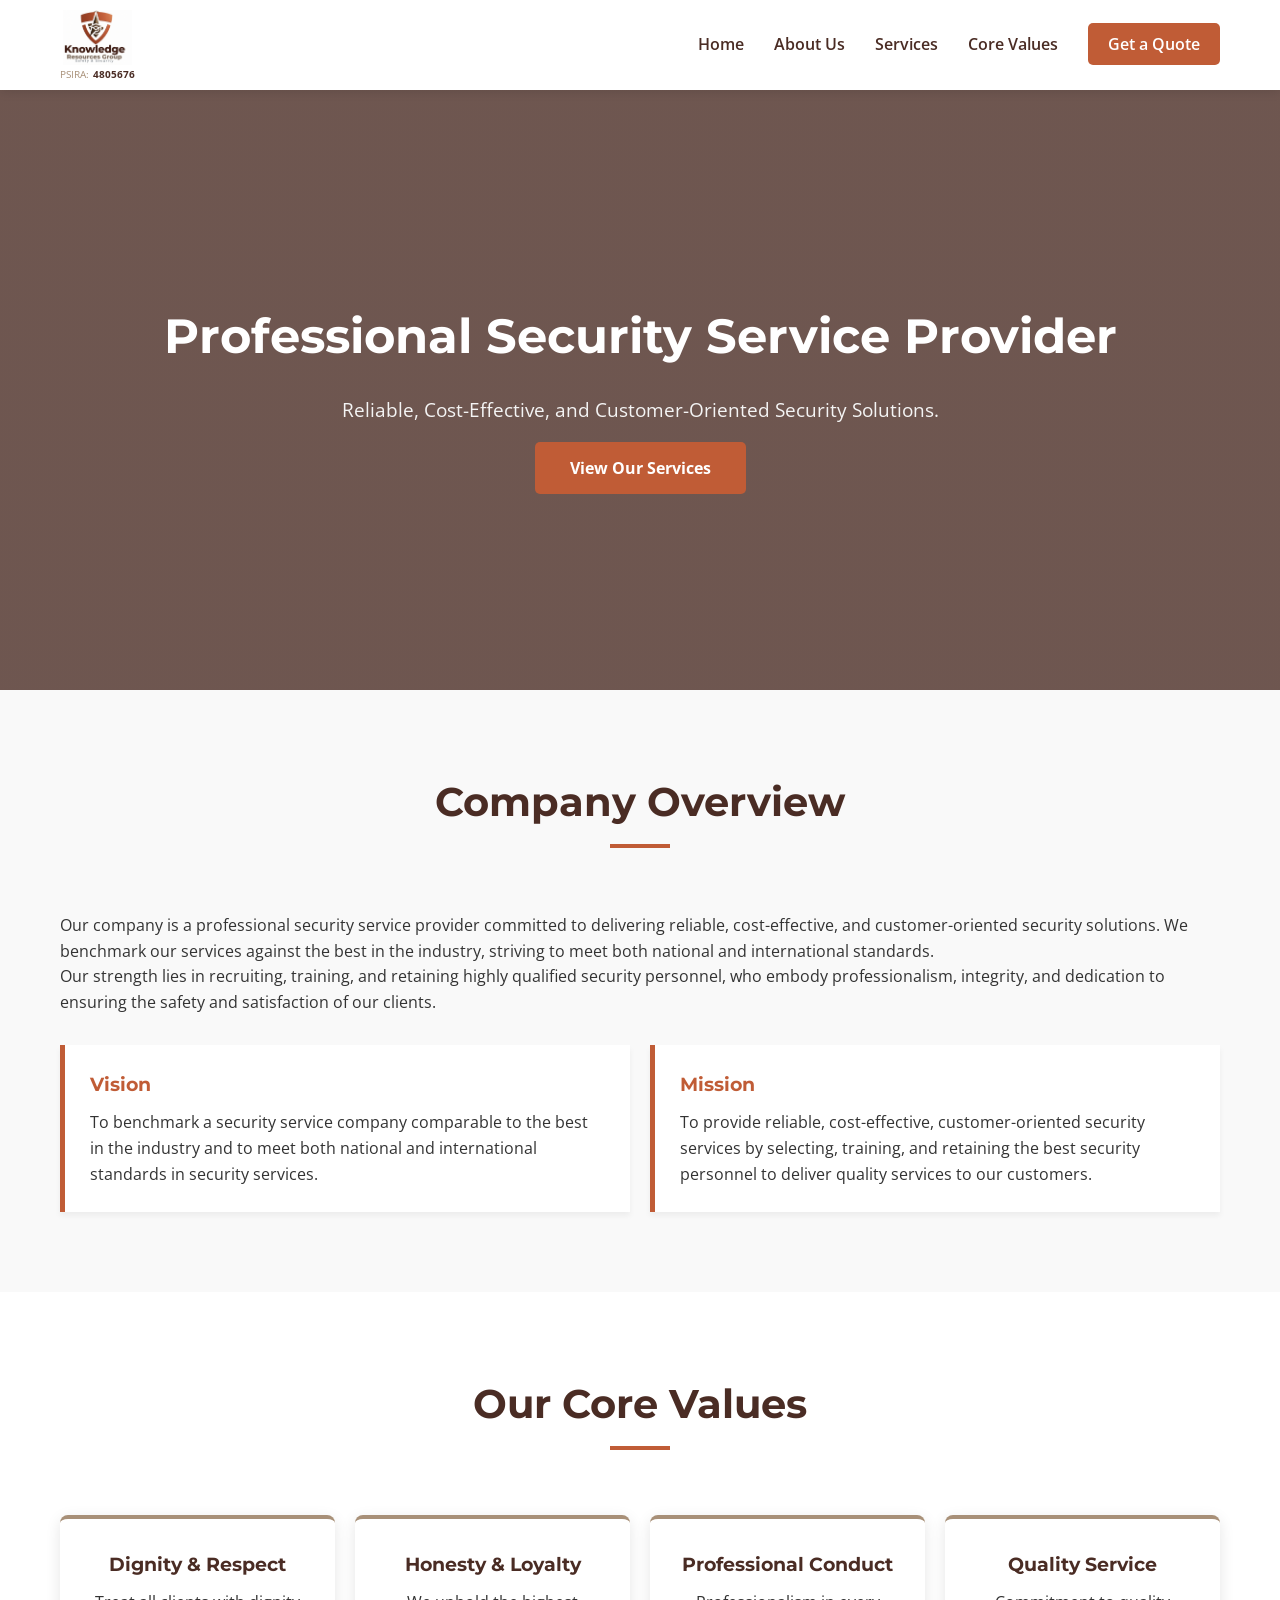
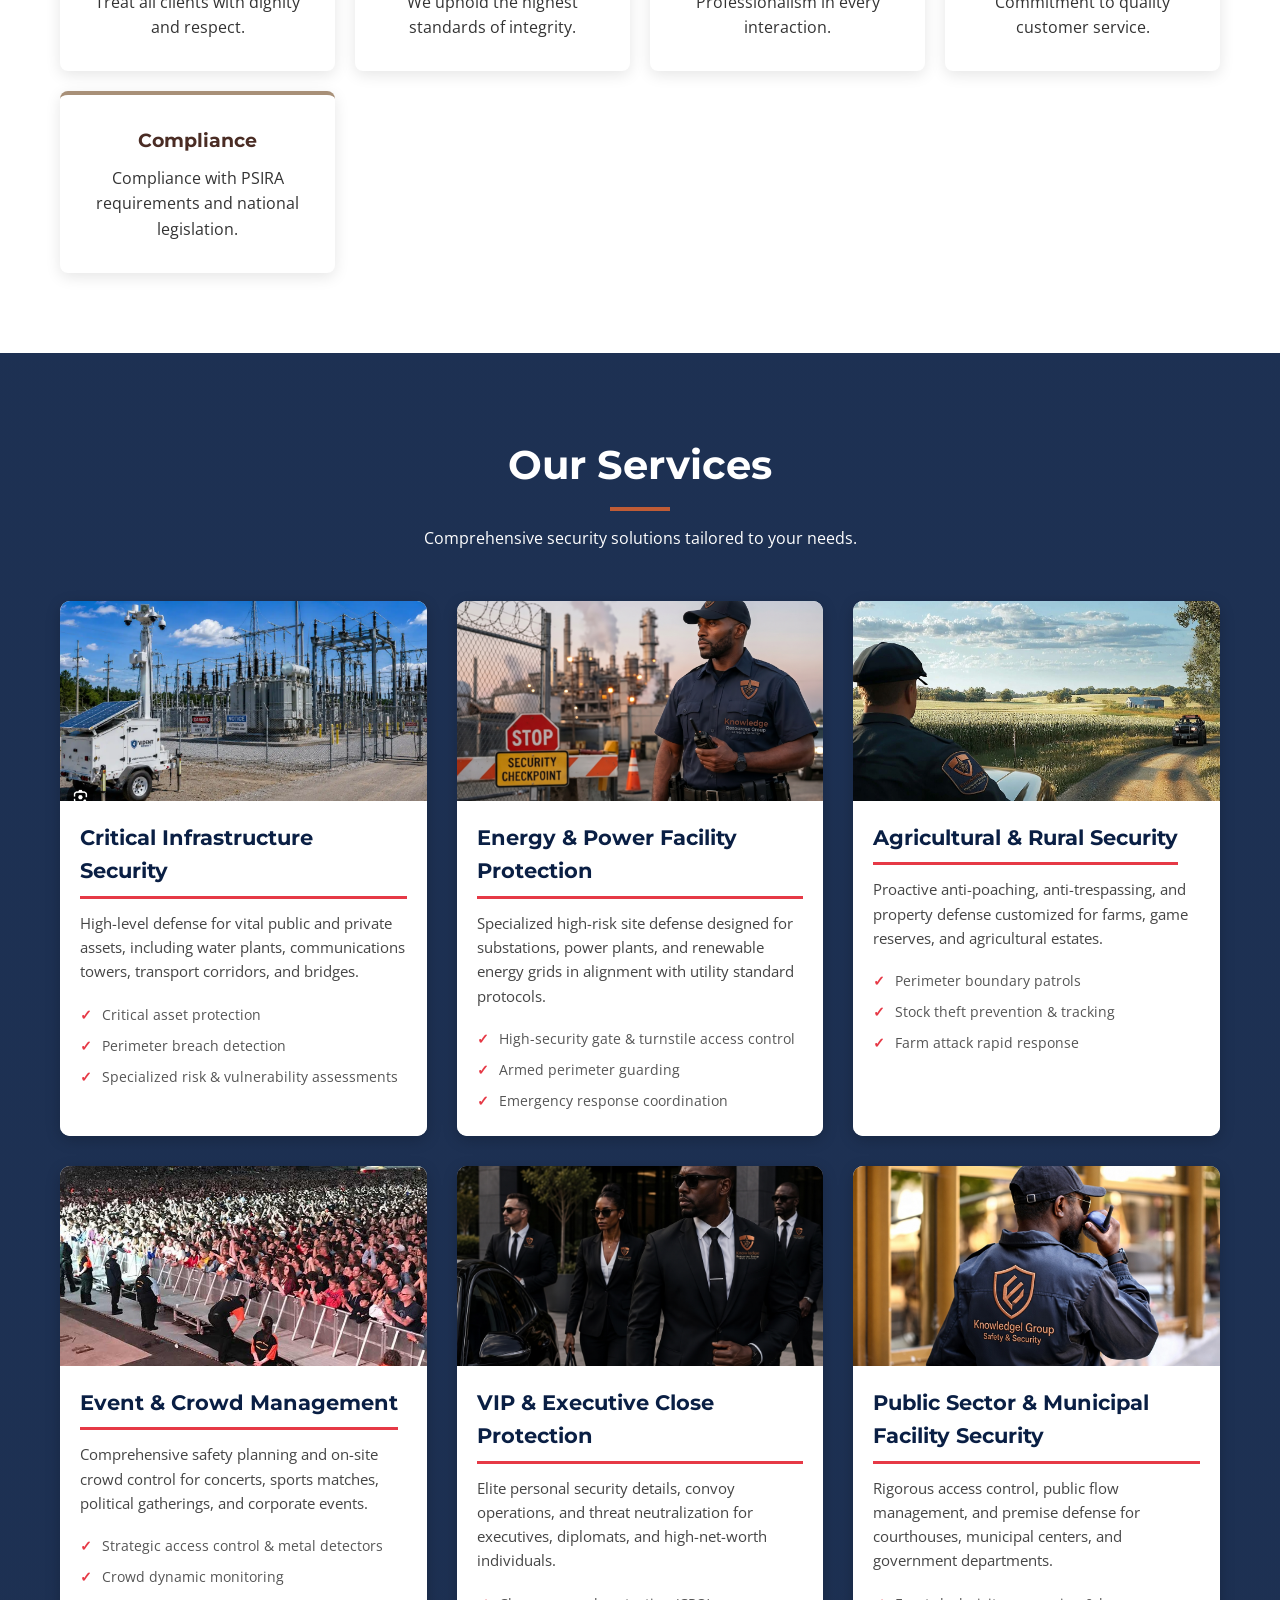
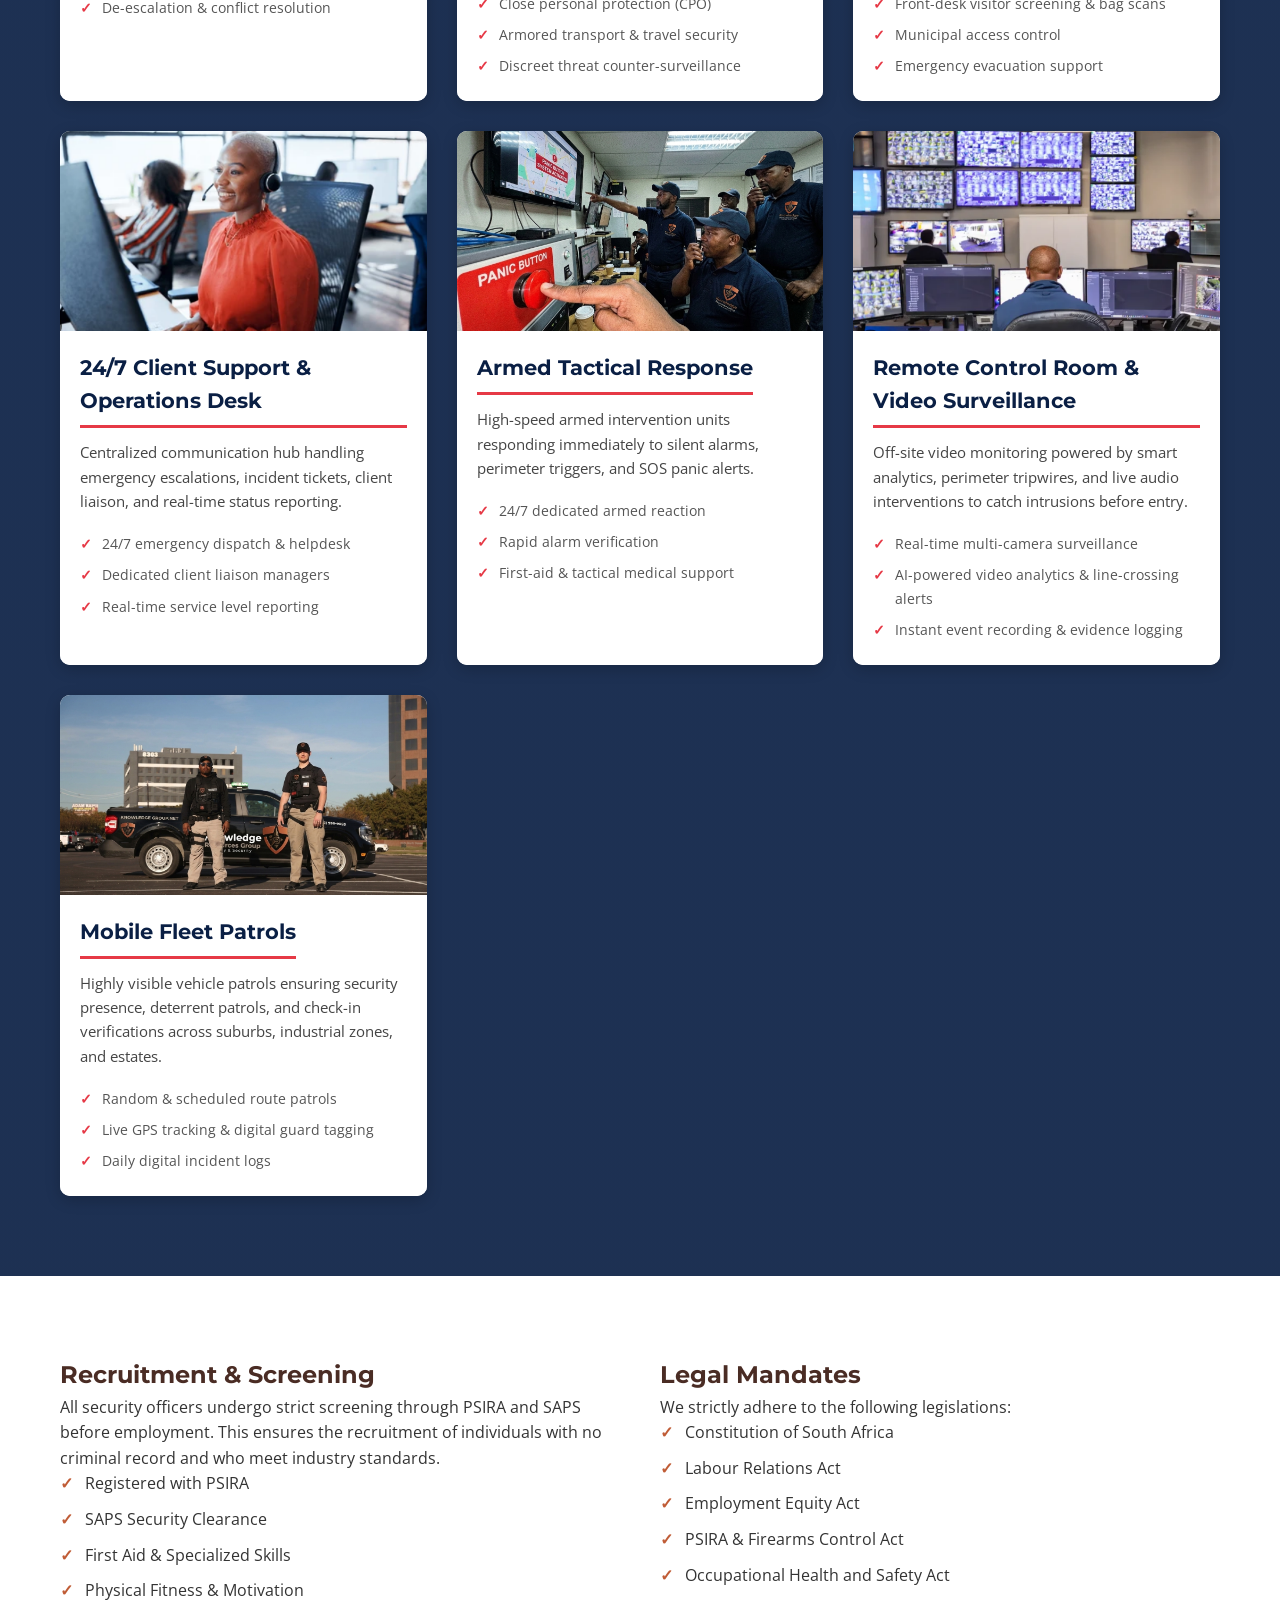
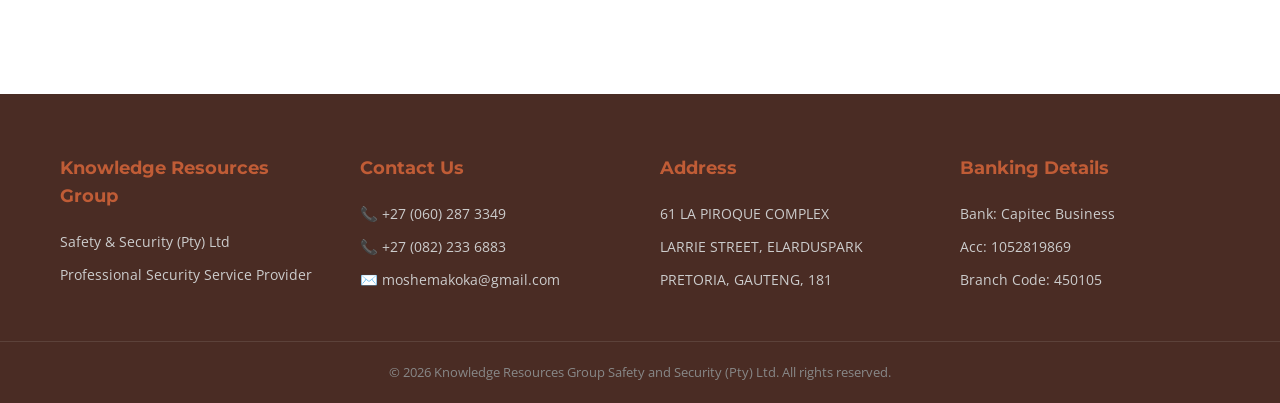
==== commit 65d83234: "first commit 18" ====
--- a/index.html
+++ b/index.html
@@ -253,7 +253,7 @@
                 <!-- 3. Agricultural & Rural Security -->
                 <div class="service-card">
                     <div class="service-img">
-                        <img src="images/farmsec.jpg" alt="Agricultural & Rural Security">
+                        <img src="images/jabu.jpg" alt="Agricultural & Rural Security">
                     </div>
                     <div class="service-details">
                         <h3>Agricultural & Rural Security</h3>
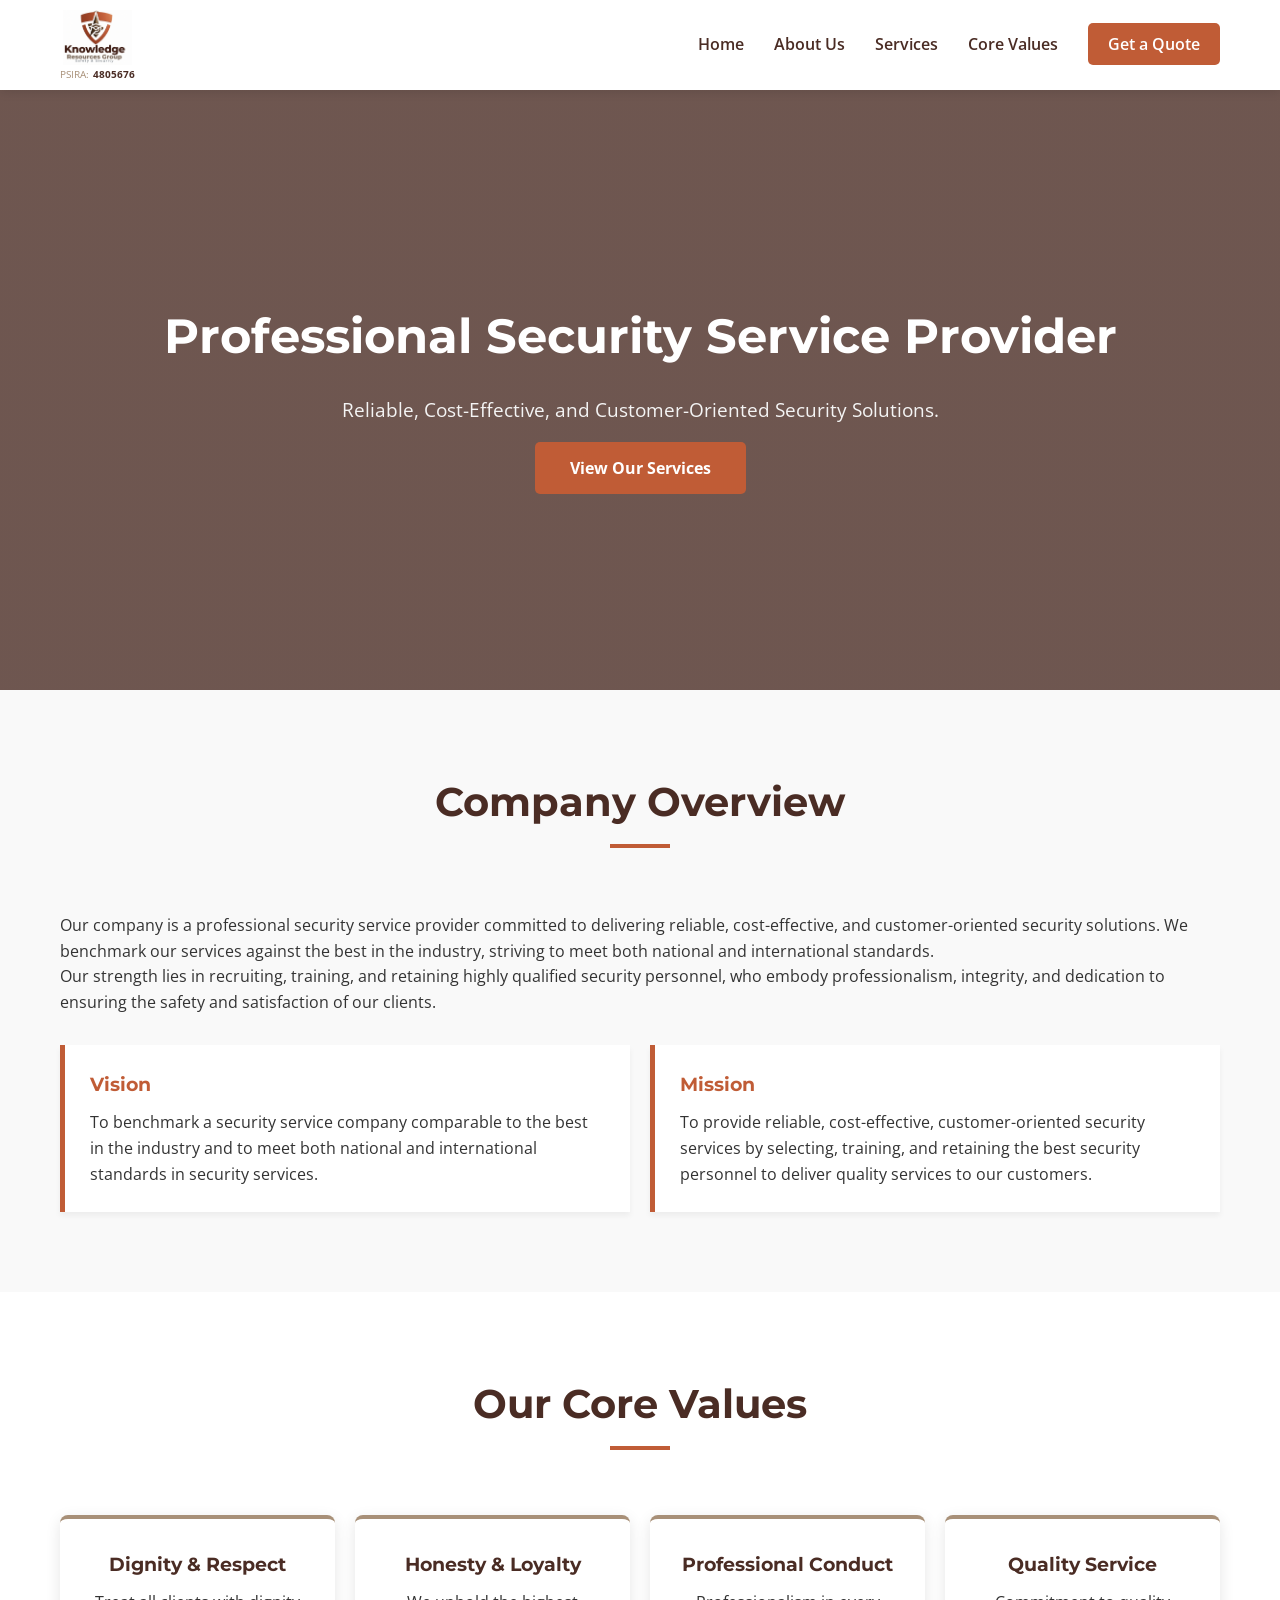
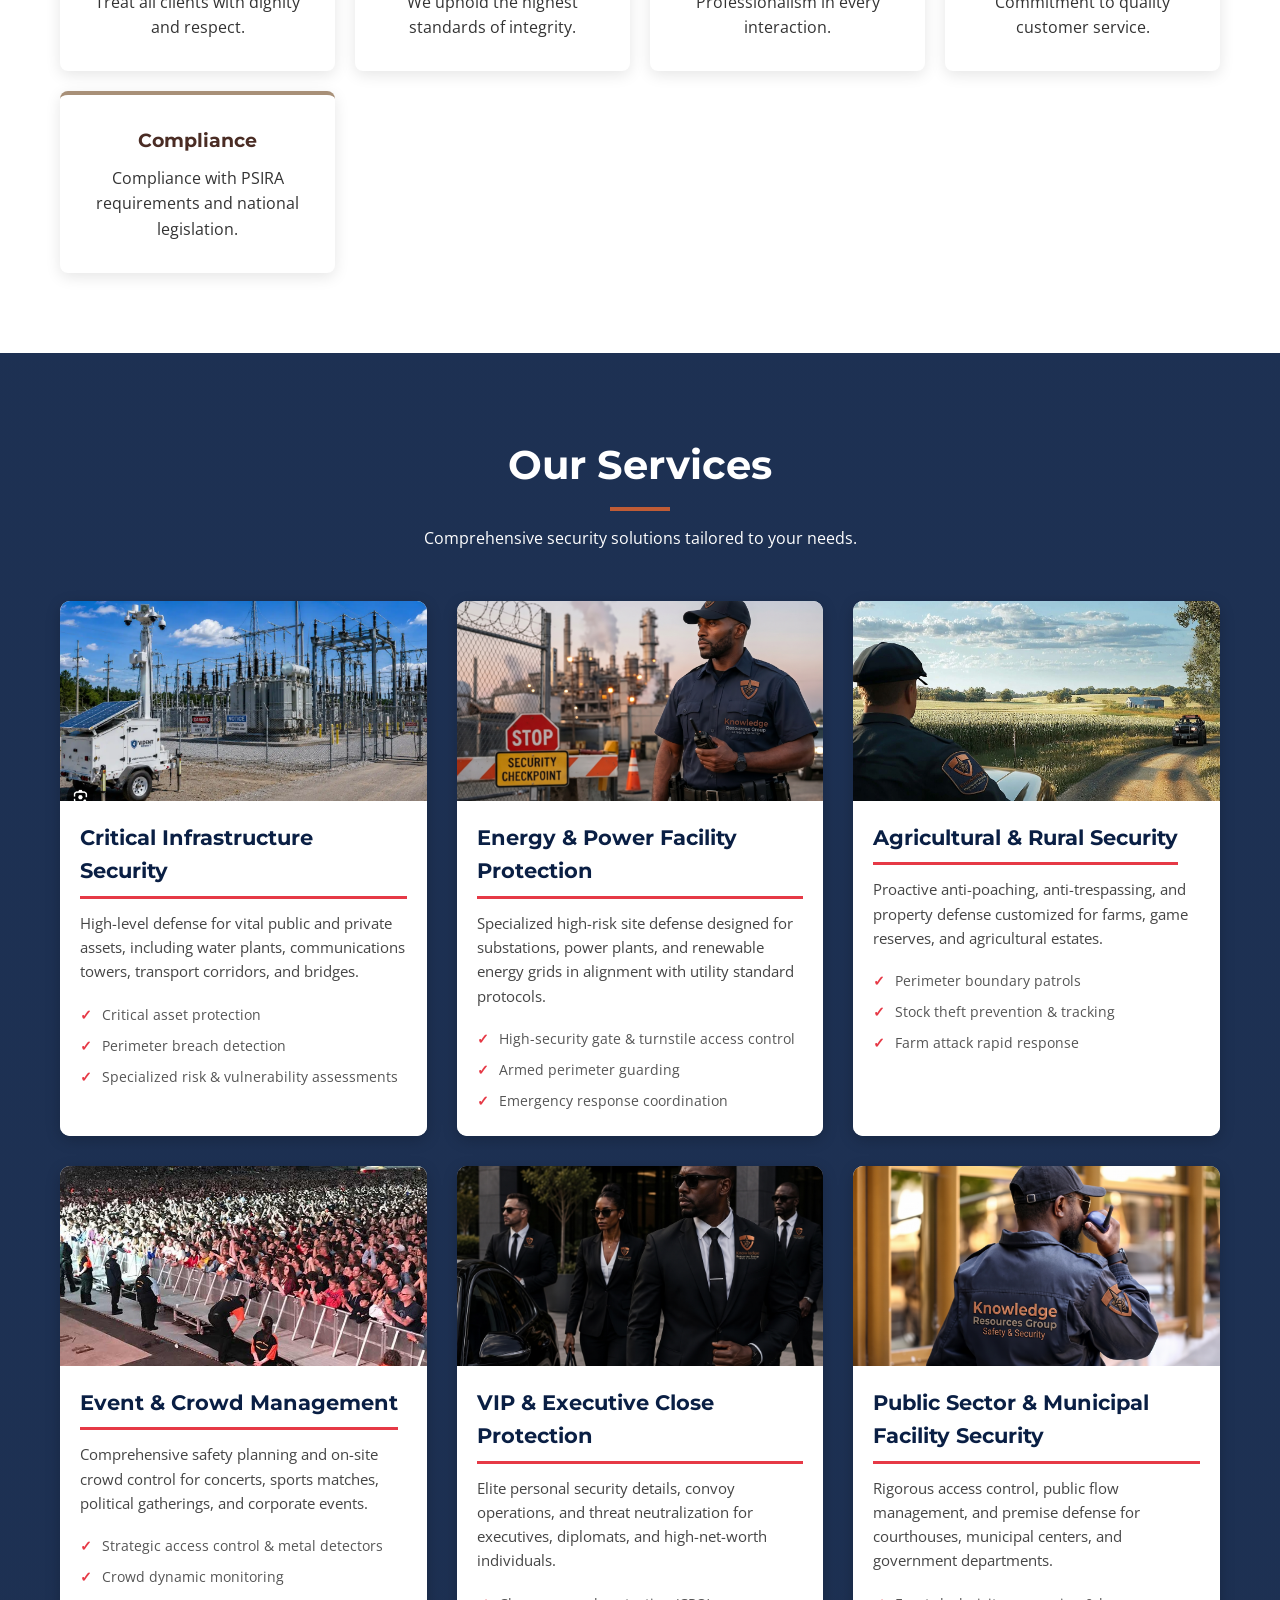
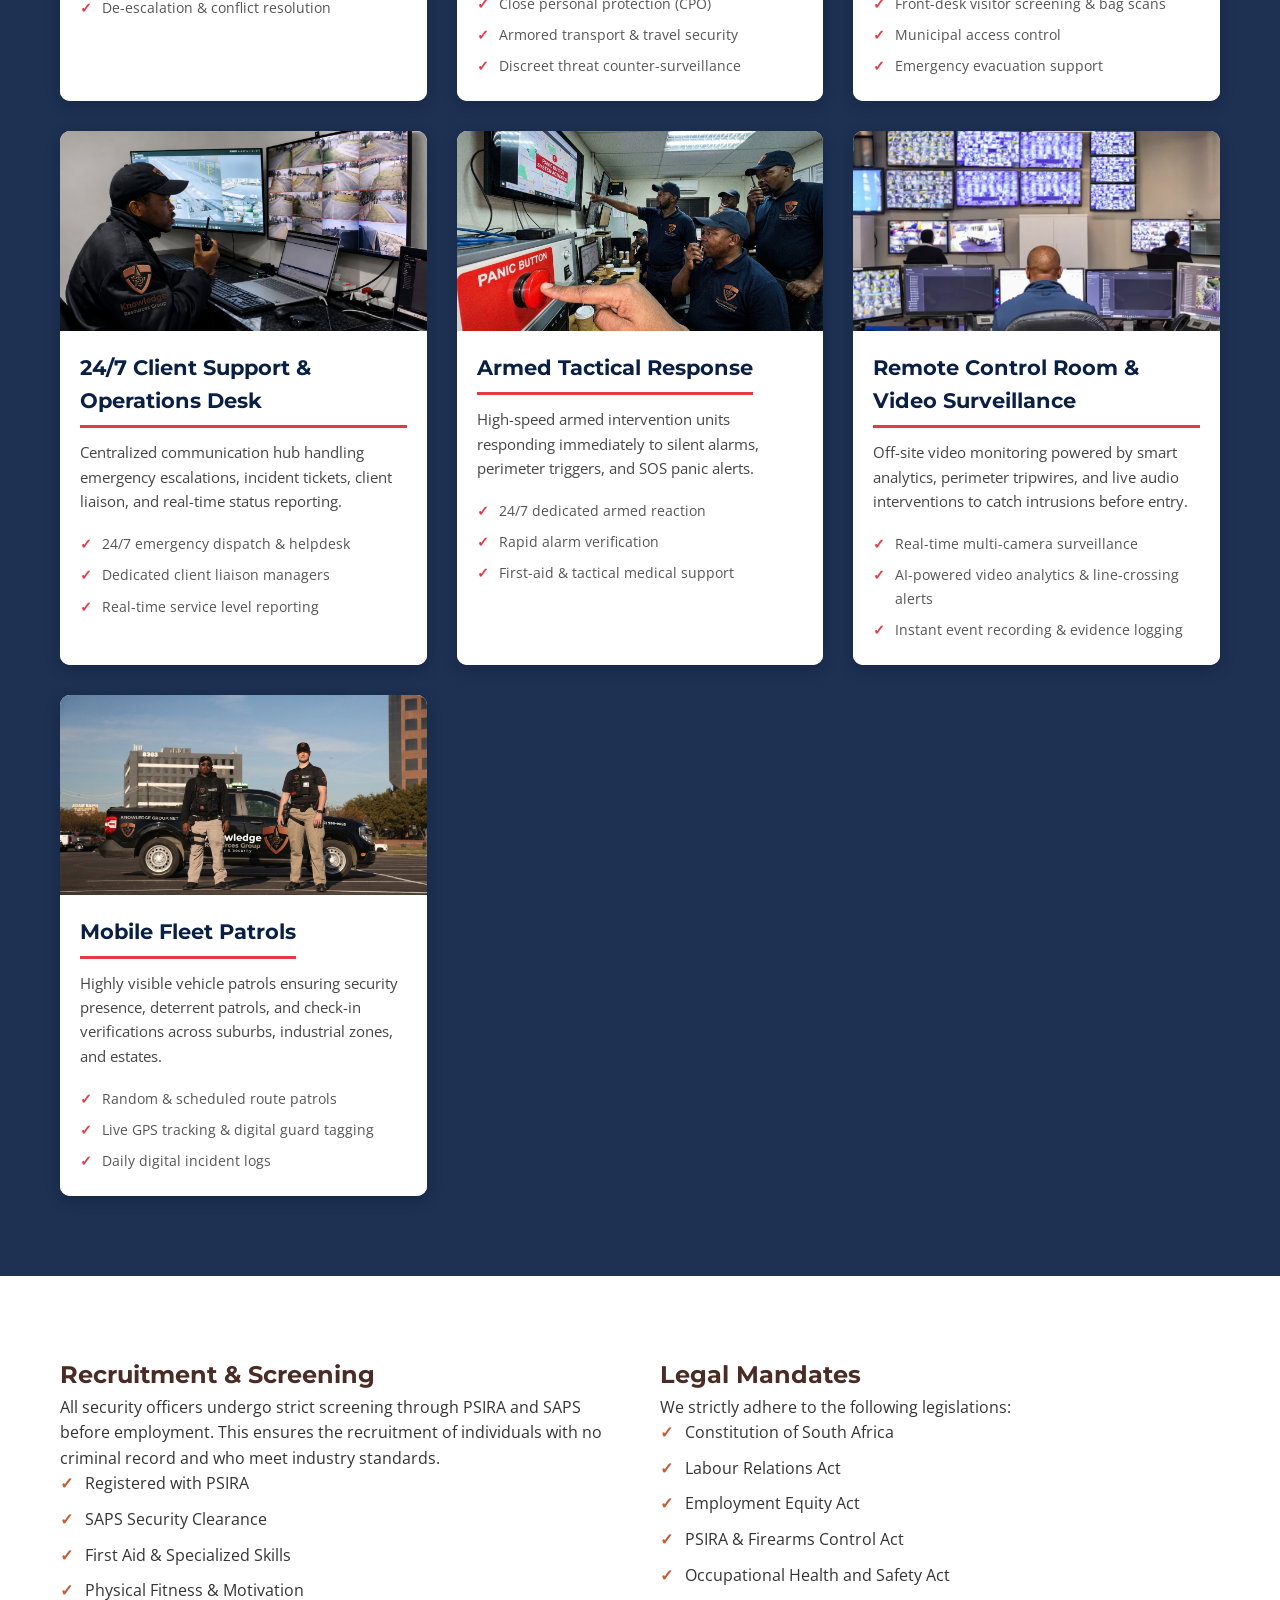
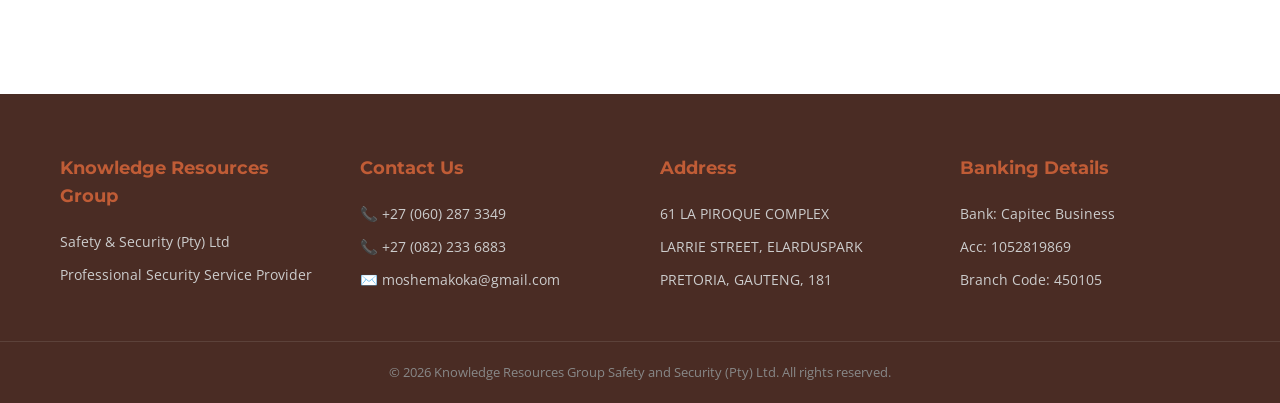
==== commit 854a7d9d: "first commit 16" ====
--- a/index.html
+++ b/index.html
@@ -317,7 +317,7 @@
                 <!-- 7. 24/7 Client Support & Operations Desk -->
                 <div class="service-card">
                     <div class="service-img">
-                        <img src="images/customer.PNG" alt="24/7 Client Support & Operations Desk">
+                        <img src="images/kno.jpg" alt="24/7 Client Support & Operations Desk">
                     </div>
                     <div class="service-details">
                         <h3>24/7 Client Support & Operations Desk</h3>
